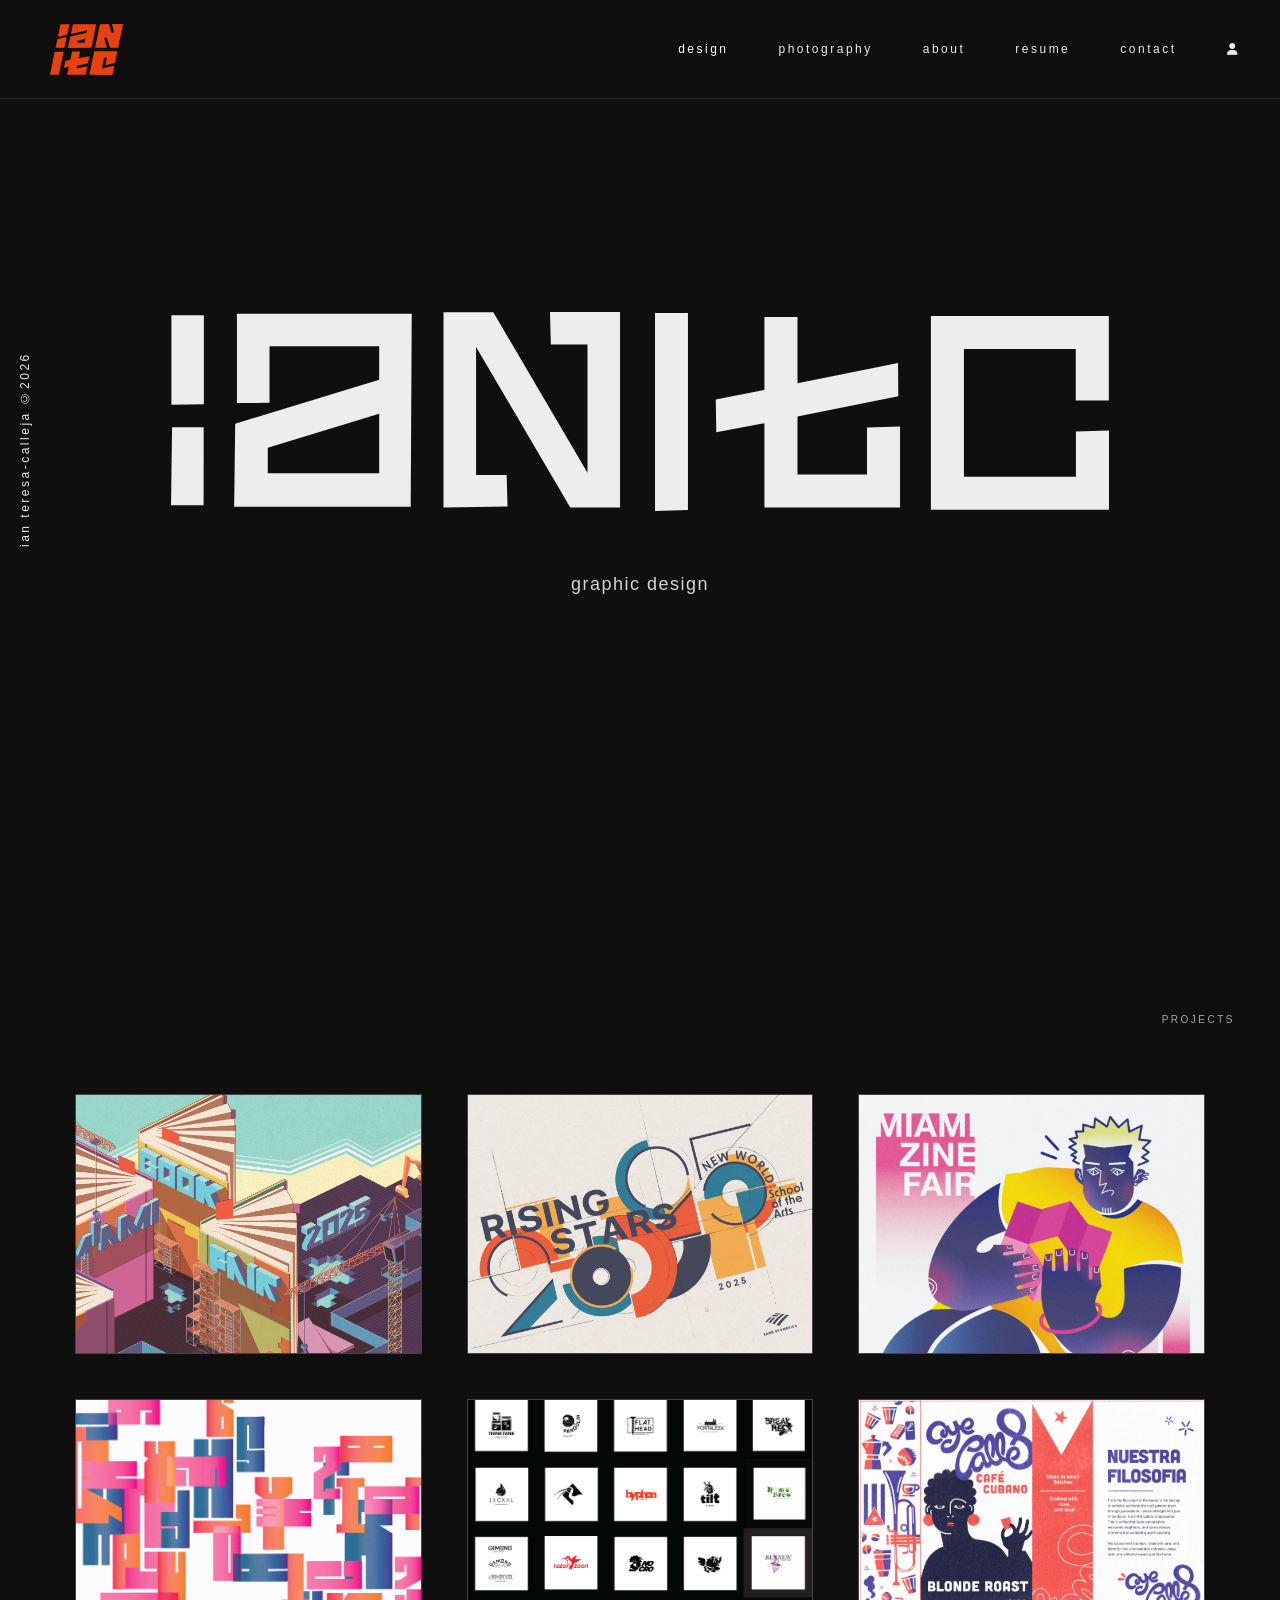
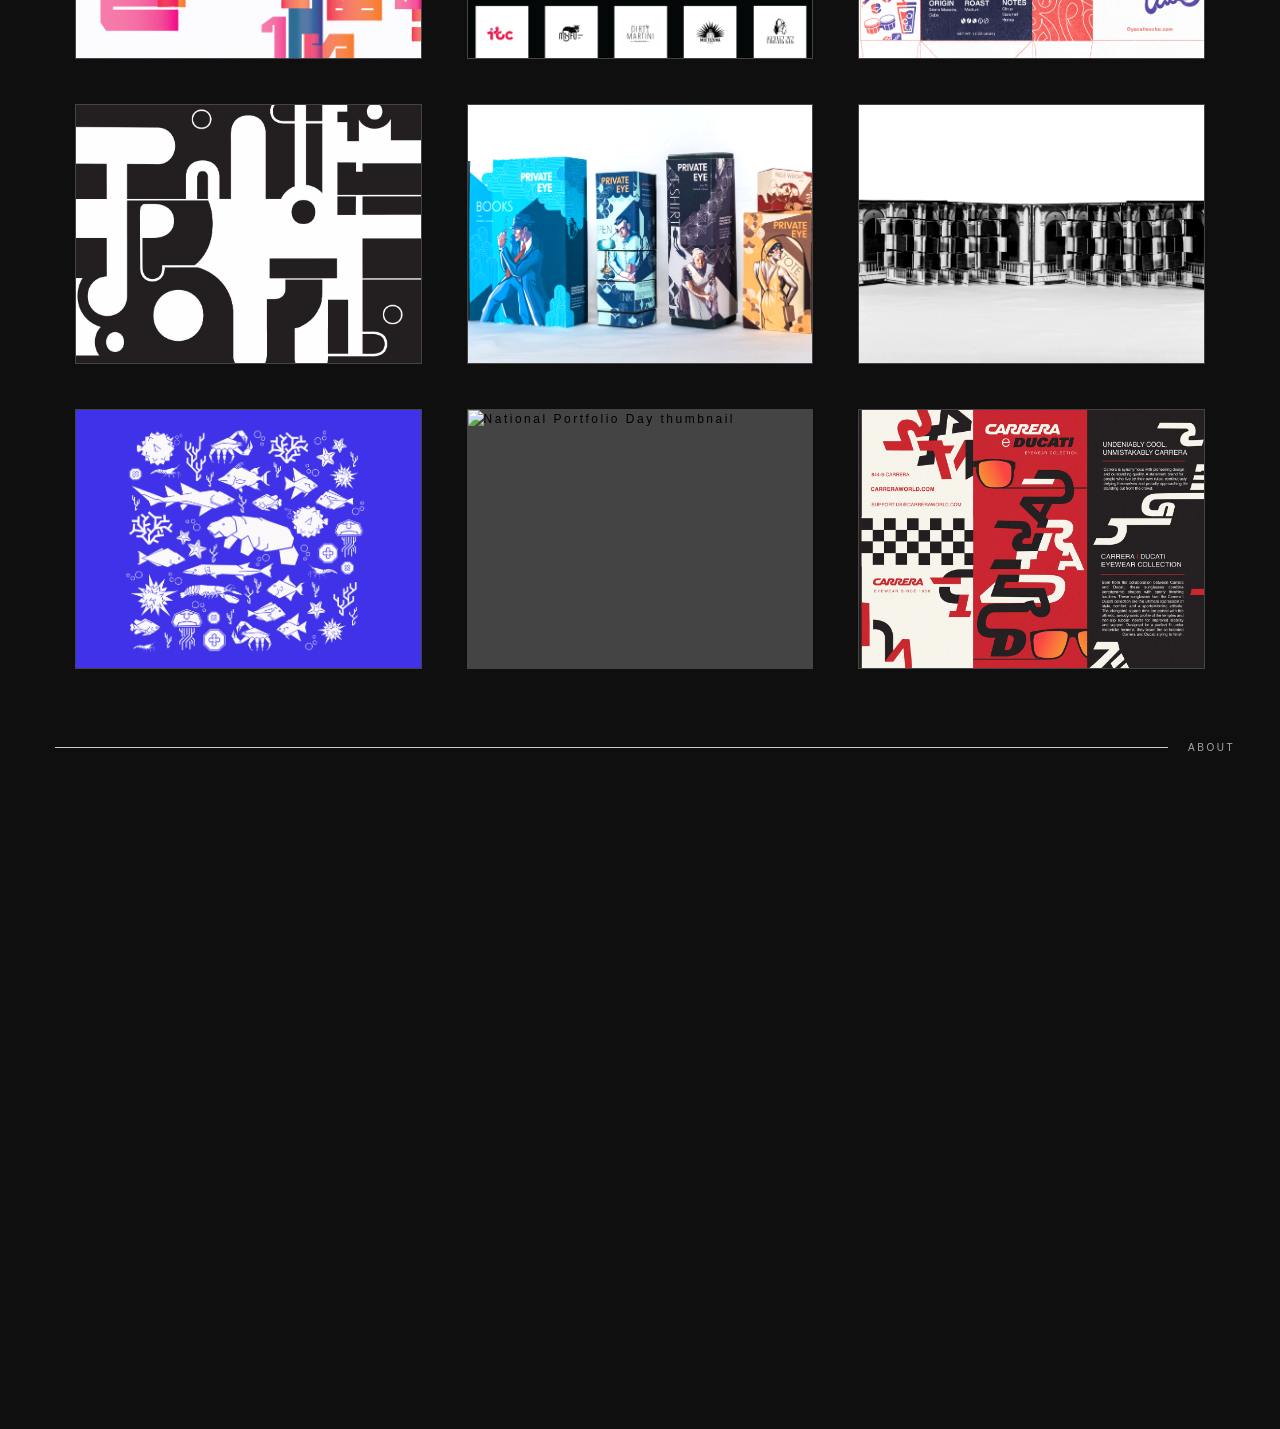
==== index.html @ c37da6d8 "Change 'design studio' to 'Graphic Design' on home page" ====
<!DOCTYPE html>
<html lang="en">
<head>
    <meta charset="UTF-8">
    <meta name="viewport" content="width=device-width, initial-scale=1.0">
    <title>Portfolio</title>

    <!-- Fonts -->
    <link rel="preconnect" href="https://use.typekit.net">
    <link rel="stylesheet" href="https://use.typekit.net/sgy2yyq.css">

    <!-- Icon library -->
    <link rel="stylesheet" href="https://cdnjs.cloudflare.com/ajax/libs/font-awesome/6.4.0/css/all.min.css" integrity="sha512-p+1n8aAzFZjZ3qg9tNV8B+zh6nwKg4bxprC/sir4LQWD6ttvTkK0vkpD7z8pugsfpd8u2lybY+7HcV44lLAcHg==" crossorigin="anonymous" referrerpolicy="no-referrer" />

    <!-- Styles -->
    <link rel="stylesheet" href="CSS/style.css">
    <link rel="icon" href="images/favicon.png" type="image/png">
<link rel="shortcut icon" href="images/favicon.png" type="image/png">
</head>
<body>
    <!-- Hero fade-in overlay -->
    <div class="hero-fade-overlay" id="heroFadeOverlay"></div>

    <nav class="navbar">
        <div class="container">
            <div class="logo">
                <a href="index.html">
                    <img src="images/logo.svg" alt="logo" class="nav-logo-default">
                    <img src="images/logo-long.svg" alt="logo" class="nav-logo-long">
                </a>
            </div>

            <div class="main-menu">
                <ul>
                    <li><a href="index.html">design</a></li>
                    <li><a href="photo.html">photography</a></li>
                    <li><a href="#about-section">about</a></li>
                    <li><a href="resume.html">resume</a></li>
                    <li><a href="#" id="contact-trigger">contact</a></li>
                    <li>
                        <a class="btn btn-light" href="#">
                            <i class="fas fa-user"></i>
                        </a>
                    </li>
                </ul>
            </div>
        </div>
    </nav>

    <div class="sidebar">
        <ul>
            <li>ian teresa-calleja ©2026</li>
        </ul>
    </div>

    <div class="container">
        <div class="hero-lockup">
            <div class="thinlogo">
                <img src="images/thinlogo.svg" alt="thinlogo" class="thinlogo-default">
                <img src="images/thinlogo-stacked.svg" alt="thinlogo stacked" class="thinlogo-stacked">
            </div>
            <div class="thinlogo-label" aria-hidden="true">Graphic Design</div>
        </div>
    </div>

    <div class="container">
        <div class="projects-divider-wrap" id="projectsDivider">
          <div class="projects-divider-line"></div>
          <span class="projects-divider-label">Projects</span>
        </div>

        <div class="project-row">
            <div class="project-card">
                <div class="project1img1" aria-label="Miami Book Fair thumbnail">
                    <a class="project-card-link" href="project1.html">
                        <img data-src="images/Miami Book Fair/mbfthumb.png" alt="Miami Book Fair thumbnail" class="lazy-img" loading="eager">
                    <span class="project-hover-title">Miami Book Fair</span>
                    </a>
                </div>
                <div class="project1-info">
                    <h2>Miami Book Fair</h2>
                    <time datetime="2025-11">November 2025</time>
                    <p>official miami book fair poster design artwork and merchandising</p>
                </div>
            </div>

            <div class="project-card">
                <div class="project1img1" aria-label="Rising Stars event collateral thumbnail">
                    <a class="project-card-link" href="project2.html">
                        <img data-src="images/RS IMAGES/rsstd.jpg" alt="Project 2" class="lazy-img" loading="eager">
                    <span class="project-hover-title">Rising Stars - event collateral</span>
                    </a>
                </div>
                <div class="project1-info">
                    <h2>Rising Stars - event collateral</h2>
                    <time datetime="2025-03">March 2025</time>
                    <p>Bauhaus-inspired event branding for Rising Stars, spanning posters, flyers, ads, postcards, e-blasts, and a printed program.</p>
                </div>
            </div>

            <div class="project-card">
                <div class="project1img1" aria-label="Miami Zine Fair poster thumbnail">
                    <a class="project-card-link" href="project3.html">
                        <img data-src="images/miami-zine-fair/miami-zine-fair-02.png" alt="Miami Zine Fair poster thumbnail" class="project3-thumb-image lazy-img" loading="eager">
                    <span class="project-hover-title">miami zine fair</span>
                    </a>
                </div>
                <div class="project1-info">
                    <h2>miami zine fair</h2>
                    <time datetime="2026-03">March 2026</time>
                    <p>Poster and promotional materials for Miami Zine Fair, evolving from mosaic abstraction into a more figurative, Miami-driven visual language.</p>
                </div>
            </div>

            <div class="project-card">
                <div class="project1img1" aria-label="Solidarity Sans thumbnail">
                    <a class="project-card-link" href="project10.html">
                        <img data-src="images/solidarity sans/DOGTAG THUMBNAIL ART.png" alt="Solidarity Sans thumbnail" class="project10-thumb-image lazy-img" loading="eager">
                    <span class="project-hover-title">Solidarity Sans</span>
                    </a>
                </div>
                <div class="project1-info">
                    <h2>Solidarity Sans</h2>
                    <time datetime="2026-03">March 2026</time>
                    <p>A display typeface inspired by Cuban and Constructivist typography, balancing rigid geometry with a subtle tropical off-kilterness.</p>
                </div>
            </div>

            <div class="project-card">
                <div class="project1img1" aria-label="Marks and Logos thumbnail">
                    <a class="project-card-link" href="project6.html">
                        <img data-src="images/Logos:collateral/logo thumbnails/logo thumbnails whole.png" alt="Logo thumbnails whole image" class="project6-thumb-image lazy-img" loading="eager">
                    <span class="project-hover-title">Marks and Logos</span>
                    </a>
                </div>
                <div class="project1-info">
                    <h2>Marks and Logos</h2>
                    <time datetime="2026-03">March 2026</time>
                    <p>A selection of logos and marks developed across branding systems, identity explorations, and independent graphic studies.</p>
                </div>
            </div>

            <div class="project-card">
                <div class="project1img1" aria-label="Oye Calle Ocho thumbnail">
                    <a class="project-card-link" href="project5.html">
                        <img data-src="images/OC8/OC8-02.webp" alt="Oye Calle Ocho thumbnail" class="project5-thumb-image lazy-img" loading="eager">
                    <span class="project-hover-title">Products & Branding</span>
                    </a>
                </div>
                <div class="project1-info">
                    <h2>Products & Branding</h2>
                    <time datetime="2026-03">March 2026</time>
                </div>
            </div>

            <div class="project-card">
                <div class="project1img1" aria-label="Typographic exploration thumbnail">
                    <a class="project-card-link" href="project4.html">
                        <img data-src="images/Type exploration/ah/hoffman-1.jpg" alt="Project 4 thumbnail" class="project4-thumb-image lazy-img" loading="eager">
                    <span class="project-hover-title">typographic exploration</span>
                    </a>
                </div>
                <div class="project1-info">
                    <h2>typographic exploration</h2>
                    <time datetime="2026-03">March 2026</time>
                    <p>A series of typographic explorations engaging the International Style, investigating type as both shape and form through structure, rhythm, and composition.</p>
                </div>
            </div>

            <div class="project-card">
                <div class="project1img1" aria-label="Private Eye packaging thumbnail">
                    <a class="project-card-link" href="project8.html">
                        <img data-src="images/PE images/PE ALL BOX.JPG" alt="PE all box thumbnail" class="project8-thumb-image lazy-img" loading="eager">
                    <span class="project-hover-title">Packaging</span>
                    </a>
                </div>
                <div class="project1-info">
                    <h2>Packaging</h2>
                    <time datetime="2026-03">March 2026</time>
                    <p>Packaging and identity for Private Eye, a mystery novella subscription box shaped by film noir, Art Deco, and detective fiction.</p>
                </div>
            </div>

            <div class="project-card">
                <div class="project1img1" aria-label="Bookmaking thumbnail">
                    <a class="project-card-link" href="project9.html">
                        <img data-src="images/bookmaking/flag book 1.jpg" alt="Flag book 1 thumbnail" class="project9-thumb-image lazy-img" loading="eager">
                    <span class="project-hover-title">Bookmaking</span>
                    </a>
                </div>
                <div class="project1-info">
                    <h2>Bookmaking</h2>
                    <time datetime="2026-03">March 2026</time>
                    <p>Experimental photographic and typographic exploration, in book form.</p>
                </div>
            </div>

            <div class="project-card">
                <div class="project1img1" aria-label="Miami-Dade Days - Merch and pattern thumbnail">
                    <a class="project-card-link" href="project7.html">
                        <img data-src="images/tie/Miami dade days tie/tie thumb.png" alt="Miami Dade Days tie thumbnail" class="project7-thumb-image lazy-img" loading="eager">
                    <span class="project-hover-title">Miami-Dade Days - Merch and pattern</span>
                    </a>
                </div>
                <div class="project1-info">
                    <h2>Miami-Dade Days - Merch and pattern</h2>
                    <time datetime="2026-03">March 2026</time>
                    <p>Tie and scarf pattern design for Miami-Dade Days, drawing from coral reef ecosystems and the angular forms of Miami architecture.</p>
                </div>
            </div>

            <div class="project-card">
                <div class="project1img1" aria-label="Poster Exploration thumbnail">
                    <a class="project-card-link" href="project11.html">
                        <img data-src="images/national portfolio day /NPD.png" alt="National Portfolio Day thumbnail" class="project11-thumb-image lazy-img" loading="eager">
                    <span class="project-hover-title">Poster Exploration</span>
                    </a>
                </div>
                <div class="project1-info">
                    <h2>Poster Exploration</h2>
                    <time datetime="2026-03">March 2026</time>
                    <p>These projects investigate poster design alongside experimental typography and illustration, forming the foundation for my current design practice and style.</p>
                </div>
            </div>

            <div class="project-card">
                <div class="project1img1" aria-label="Brochures thumbnail">
                    <a class="project-card-link" href="project12.html">
                        <img data-src="images/Brochures/IMG_2154.jpg" alt="Brochures thumbnail" class="project12-thumb-image lazy-img">
                    <span class="project-hover-title">Brochures</span>
                    </a>
                </div>
                <div class="project1-info">
                    <h2>Brochures</h2>
                    <time datetime="2026-03">March 2026</time>
                    <p>This is a brochure inspired by Carrera, the eyeglass brand. The design is inspired by racetracks and speed, deconstructing the Carrera logo and reconstructing it into abstract interwoven patterns.</p>
                </div>
            </div>
        </div>
    </div>

    <div class="container">
        <div class="projects-divider-wrap about-divider-wrap" id="aboutDivider">
          <div class="projects-divider-line"></div>
          <span class="projects-divider-label">About</span>
        </div>
    </div>

    <section id="about-section" class="about-section">
        <div class="container">
            <div class="about-content">
                <div class="about-image-wrap" aria-label="Space reserved for profile image">
                    <img src="images/headshot-ian.jpg" alt="Headshot of Ian Teresa-Calleja" class="about-image">
                </div>

                <div class="about-text">
                    <h2>About</h2>
                    <p>
                        Ian Teresa-Calleja is a Cuban-American experimental Type-Based designer,
                        who strives to push the boundary for typography as communication.
                    </p>
                    <p>
                        Teresa-Calleja explores photography, collage, and illustration, fusing
                        analog and digital mediums to produce designs that live in the margins and
                        push people to think differently.
                    </p>
                    <div class="about-links" aria-label="Social links">
                        <a href="https://www.instagram.com/ian_teresa_calleja/" target="_blank" rel="noopener noreferrer">Instagram</a>
                        <a href="https://www.linkedin.com/in/ian-teresa-calleja-79a468358" target="_blank" rel="noopener noreferrer">LinkedIn</a>
                    </div>

                    <div class="about-email" aria-label="Contact information">
                        <span>Email</span>
                        <a href="mailto:Ianteresacalleja@gmail.com">Ianteresacalleja@gmail.com</a>
                        <span>Phone</span>
                        <a href="tel:17863089681">(786)-308-9681</a>
                    </div>
                </div>

                <div class="business-card-wrap">
                    <p class="business-card-label">Business Card (click to flip)</p>
                    <button type="button" class="business-card" aria-label="Flip business card">
                        <span class="business-card-inner">
                            <span class="business-card-face business-card-front">
                                <img src="images/business card/ian-businesscard-front.png" alt="Ian business card front" class="business-card-image">
                            </span>
                            <span class="business-card-face business-card-back">
                                <img src="images/business card/ian-businesscard-back.png" alt="Ian business card back" class="business-card-image">
                            </span>
                        </span>
                    </button>
                    <button
                        type="button"
                        id="business-card-download"
                        class="business-card-download"
                        data-front="images/business card/ian-businesscard-front.png"
                        data-back="images/business card/ian-businesscard-back.png"
                    >
                        &#8595; Download Card
                    </button>
                </div>
            </div>
        </div>
    </section>

    <button type="button" id="backToTopBtn" class="back-to-top" aria-label="Back to top">
        ↑ Back to top
    </button>

    <!-- Contact Modal -->
    <div id="contact-modal" class="contact-modal">
        <div class="contact-modal-content">
            <h2>Get In Touch<span class="contact-modal-close">&times;</span></h2>
            <form id="contact-form" action="https://formspree.io/f/mgonovqe" method="POST">
                <div class="form-group">
                    <label for="name">Name</label>
                    <input type="text" id="name" name="name" required>
                </div>
                <div class="form-group">
                    <label for="email">Email</label>
                    <input type="email" id="email" name="email" required>
                </div>
                <div class="form-group">
                    <label for="message">Message</label>
                    <textarea id="message" name="message" rows="5" required></textarea>
                </div>
                <button type="submit" class="submit-btn">Send</button>
            </form>
        </div>
    </div>

    <script src="https://cdnjs.cloudflare.com/ajax/libs/jspdf/2.5.1/jspdf.umd.min.js"></script>
    <script src="js/main.js"></script>
</body>
</html>
---- CSS/style.css ----
/* Longform text: about, project descriptions, resume blocks */

.project-page-description p,
.about-text p,
.resume-block p {
    letter-spacing: 0.1px;
    font-size: 10px;
    line-height: 1.8;
    max-width: 640px;
    margin-bottom: 14px;
    text-wrap: pretty;
    -webkit-hyphens: none;
    hyphens: none;
}
*{
    box-sizing:border-box;
    margin:0;
    padding:0;
}

body{
    font-family: "cofo-sans-mono-variable", sans-serif;
    font-size: 12px;
    font-weight: 400;
    line-height: 1.5;
    letter-spacing: 2.5px;
    background: #0f0f0f;
    transition: opacity 0.32s ease;
    overflow-x: hidden;
    padding-top: 80px;
}

body.page-ready {
    animation: page-enter 0.32s ease both;
}

body.is-page-leaving {
    opacity: 0;
}

@keyframes page-enter {
    from {
        opacity: 0;
    }
    to {
        opacity: 1;
    }
}

html {
    scroll-behavior: smooth;
    overflow-x: hidden;
}

a{
    text-decoration: none;
    color: #ecebea;
}

ul{
    list-style: none;
}

img {
    max-width: 100%;
    height: auto;
}
/*navbar*/
.navbar{
    position: fixed;
    top: 0;
    left: 0;
    width: 100%;
    z-index: 1200;
    background: rgba(15, 15, 15, 0.97);
    backdrop-filter: blur(6px);
    -webkit-backdrop-filter: blur(6px);
    border-bottom: 1px solid rgba(214, 213, 212, 0.12);
    padding: 10px 30px;
    animation: navbar-enter 0.62s cubic-bezier(0.16, 1, 0.3, 1) both;
}
.navbar .container{
    display: flex;
    justify-content: space-between;
    align-items: center;
    padding: 0 0 0 20px;
    gap: 20px;
}

.navbar .main-menu {
    min-width: 0;
}

@keyframes navbar-enter {
    from {
        opacity: 0;
        transform: translateY(-10px);
    }
    to {
        opacity: 1;
        transform: translateY(0);
    }
}

.nav-toggle {
    display: none;
    width: 42px;
    height: 42px;
    padding: 0;
    border: none;
    background: transparent;
    align-items: center;
    justify-content: center;
    flex-direction: column;
    gap: 5px;
    cursor: pointer;
}

.nav-toggle-line {
    display: block;
    width: 18px;
    height: 1px;
    background: #ecebea;
    transition: transform 0.28s ease, opacity 0.28s ease;
}

.nav-toggle.is-open .nav-toggle-line:nth-child(1) {
    transform: translateY(6px) rotate(45deg);
}

.nav-toggle.is-open .nav-toggle-line:nth-child(2) {
    opacity: 0;
}

.nav-toggle.is-open .nav-toggle-line:nth-child(3) {
    transform: translateY(-6px) rotate(-45deg);
}

.navbar .main-menu ul {
    display: flex;
    gap: 30px;
}

.navbar ul li a {
    padding: 30px 10px;
    display: block;
    font-weight: 400;
    transition: color 0.35s ease, transform 0.35s ease, opacity 0.35s ease;
}

.navbar ul li a:hover {
    color: #ffffff;
    border-radius: 5px;
    transform: translateY(-1px);
}

.navbar ul li a.is-current {
    color: #ffffff;
    opacity: 1;
}

.logo{
    width: auto;
}

.logo-brand {
    display: inline-flex;
    align-items: center;
    gap: 8px;
    background: transparent;
}

.logo-mark {
    width: 20px;
    height: 20px;
    object-fit: contain;
    display: block;
    background: transparent;
}

.logo-word {
    width: 54px;
    height: auto;
    object-fit: contain;
    display: block;
    background: transparent;
}
  

/* utility classes */
.container{
    max-width: 1920px;
    margin: 0 auto;
    padding: 0 15px;
}
.container-small{
    max-width: 800px;
    margin: 0 auto;
    padding: 0 15px;
}
/* sidebar */

.sidebar {
    position: fixed;
    top: 0;
    left: 0;
    width: 50px;
    height: 100%;
    padding: 10px;
    display: flex;
    flex-direction: column;
    justify-content: center;
    align-items: center;
    writing-mode: vertical-rl; /* vertical text along left side */
    transform: rotate(180deg); /* flip base away from the edge */
    transform-origin: center;
    z-index: 1;
}

.sidebar li {
    list-style: none;
    margin: 0;
    padding: 0;
    color: #ecebea;
    font-size: 12px;
    letter-spacing: 2.5px;
    text-transform: lowercase;
}
/* home page hero section */

.hero-lockup {
    min-height: calc(100vh - 70px);
    display: flex;
    flex-direction: column;
    align-items: center;
    justify-content: center;
    gap: 60px;
    padding: 40px 0 120px 0;
}

.thinlogo {
    margin: 0 auto;
    width: min(75%, 980px);
    padding: 0;
    display: flex;
    flex-direction: column;
    align-items: center;
    justify-content: center;
    min-height: 0;
}

.thinlogo img {
    width: 100%;
    height: auto;
}

.thinlogo img.thinlogo-default {
    display: block;
}

.thinlogo img.thinlogo-stacked {
    display: none;
}

.nav-logo-default {
    display: block;
    height: 51px;
    width: auto;
    transition: transform 0.35s cubic-bezier(0.22, 1, 0.36, 1), opacity 0.35s ease;
}

.nav-logo-long {
    display: none;
    height: 51px;
    width: auto;
    margin: 0 auto;
    transition: transform 0.35s cubic-bezier(0.22, 1, 0.36, 1), opacity 0.35s ease;
}

.logo a:hover .nav-logo-default,
.logo a:hover .nav-logo-long {
    transform: scale(1.06) translateY(-1px);
}

.thinlogo-label {
    position: static;
    padding-left: 0;
    top: auto;
    text-align: center;
    color: #d6d5d5;
    font-size: 18px;
    letter-spacing: 1.5px;
    text-transform: lowercase;
}

.projects-divider-wrap {
    display: grid;
    grid-template-columns: 1fr auto;
    align-items: center;
    column-gap: 20px;
    margin: 100px 30px 66px 40px;
    color: #ecebea;
    min-height: 18px;
}

.about-divider-wrap {
    margin-top: -2px;
    margin-bottom: 20px;
}

.projects-divider-line {
    width: 100%;
    height: 1px;
    background: #ecebea;
    opacity: 0.85;
    transform: scaleX(0);
    transform-origin: left center;
    transition: transform 1.15s cubic-bezier(0.22, 1, 0.36, 1);
    will-change: transform;
    backface-visibility: hidden;
    -webkit-backface-visibility: hidden;
}

.projects-divider-label {
    justify-self: end;
    font-size: 10px;
    letter-spacing: 2.5px;
    text-transform: uppercase;
    color: #a8a6a4;
    opacity: 1;
    transform: none;
}

.projects-divider-animate .projects-divider-line {
    transform: scaleX(1);
}

/* portfolio home page images */
.project-row {
    position: relative;
    display: grid;
    grid-template-columns: repeat(3, 1fr);
    gap: clamp(44px, 3.5vw, 60px);
    margin: 0 auto 72px auto;
    padding: 0 60px;
    max-width: 1530px;
    content-visibility: auto;
    contain-intrinsic-size: 1200px;
}

.project-card {
    display: flex;
    flex-direction: column;
    gap: 20px;
    background: transparent;
}

.reveal-on-scroll {
    opacity: 0;
    transform: translateY(20px);
    transition: opacity 0.7s cubic-bezier(0.22, 1, 0.36, 1), transform 0.7s cubic-bezier(0.22, 1, 0.36, 1);
    transition-delay: var(--reveal-delay, 0ms);
}

.reveal-on-scroll.is-revealed {
    opacity: 1;
    transform: translateY(0);
}

.project1img1 {
    position: relative;
    width: 100%;
    height: auto;
    aspect-ratio: 4 / 3;
    background-color: #444444;
    overflow: hidden;
    border: 1px solid transparent;
    transition: border-color 0.25s ease;
}

.project1img1:hover,
.project1img1:focus-within {
    border-color: #ecebea;
}

.project1img1 img {
    width: 100%;
    height: 100%;
    object-fit: cover;
    display: block;
}

.project4-thumb-image {
    object-position: center calc(55% + 35px);
}

.project3-thumb-image {
    object-position: center top;
}

.project8-thumb-image {
    object-position: calc(48.125% - 3px) center;
    filter: brightness(1.12) contrast(1.08);
}

.project8-page .project-main-image,
.project8-page .project-thumb img {
    filter: brightness(1.12) contrast(1.08);
}

.project9-page .project-main-image,
.project9-page .project-thumb img {
    filter: brightness(1.12) contrast(1.08);
}

.project9-thumb-image {
    filter: brightness(1.12) contrast(1.08);
}

.project5-thumb-image {
    transform: scale(1.30) translateX(0.6%) translateY(-7%);
    transform-origin: center;
}

.project11-thumb-image {
    object-position: center top;
}

.project12-thumb-image {
    object-position: right center;
}

.project6-thumb-image {
    object-position: 50.375% center;
    transform: scale(1.002);
    transform-origin: center;
}

.project7-thumb-image {
    object-position: center;
}

.project10-thumb-image {
    object-fit: cover;
    object-position: center;
}

.project1img1::before {
    content: '';
    position: absolute;
    inset: 0;
    opacity: 0;
    background: rgba(0, 0, 0, 0.28);
    -webkit-backdrop-filter: grayscale(100%) brightness(0.75);
    backdrop-filter: grayscale(100%) brightness(0.75);
    transition: opacity 0.25s ease;
    z-index: 1;
}

.project-hover-title {
    position: absolute;
    top: 50%;
    left: 50%;
    transform: translate(-50%, -50%);
    color: #ffffff;
    font-size: 20px;
    font-weight: bold;
    letter-spacing: 2.5px;
    text-transform: uppercase;
    opacity: 0;
    transition: opacity 0.25s ease;
    z-index: 2;
    background: transparent;
    white-space: nowrap;
    width: max-content;
    max-width: calc(100% - 16px);
}

.project1img1:hover::before,
.project1img1:focus-within::before {
    opacity: 1;
}

.project1img1:hover .project-hover-title,
.project1img1:focus-within .project-hover-title {
    opacity: 1;
}

.project-card-link {
    display: block;
    width: 100%;
    height: 100%;
    text-decoration: none;
    color: inherit;
    background: transparent;
}


.project1-info {
    position: relative;
    width: 100%;
    color: #ecebea;
    background: transparent;
    display: none;
    flex-wrap: wrap;
    align-items: baseline;
}

.project1-info h2 {
    display: inline-block;
    margin: 0;
    font-size: 10px;
    font-weight: 400;
    letter-spacing: 2.5px;
}

.project1-info time {
    display: inline-block;
    margin-left: auto;
    margin-bottom: 0;
    font-size: 10px;
    letter-spacing: 2px;
    opacity: 0.8;
}

.project1-info p {
    margin: 12px 0 0 0;
    width: 100%;
    font-size: 10px;
    line-height: 1.6;
    letter-spacing: 0.1px;
}

/* About section on homepage */
.about-section {
    margin: 62px 30px 120px 40px;
    color: #ecebea;
    content-visibility: auto;
    contain-intrinsic-size: 720px;
}

#about-section {
    scroll-margin-top: 110px;
}

.about-content {
    display: grid;
    grid-template-columns: 320px minmax(320px, 1fr) 340px;
    gap: clamp(28px, 3vw, 44px);
    align-items: start;
    padding: clamp(24px, 2.4vw, 32px);
    border: 1px solid #3a3a3a;
    background: rgba(255, 255, 255, 0.01);
}

.about-image-wrap {
    width: 320px;
    align-self: end;
}

.about-image {
    width: 100%;
    aspect-ratio: 3 / 4;
    border: 25px solid #ecebea;
    display: block;
    object-fit: cover;
    margin: 0;
    transition: transform 0.45s ease;
}


.about-text {
    min-width: 0;
    align-self: start;
}

.about-text h2 {
    font-size: 16px;
    font-weight: 400;
    letter-spacing: 2.5px;
    text-transform: uppercase;
    margin-bottom: 18px;
}

.about-text p {
    font-size: 10px;
    line-height: 1.8;
    letter-spacing: 0.1px;
    margin-bottom: 14px;
    max-width: 640px;
}

.about-text p:last-child {
    margin-bottom: 0;
}

.about-links {
    margin-top: 22px;
    display: flex;
    gap: 18px;
    align-items: center;
    flex-wrap: wrap;
}

.about-links a {
    color: #ecebea;
    border: 1px solid #4a4a4a;
    padding: 8px 12px;
    font-size: 10px;
    letter-spacing: 2px;
    text-transform: uppercase;
    transition: all 0.2s ease;
}

.about-links a:hover {
    color: #222222;
    background: #ecebea;
    border-color: #ecebea;
}

.about-email {
    margin-top: 18px;
    display: flex;
    flex-direction: column;
    gap: 6px;
    color: #ecebea;
}

.about-email span {
    font-size: 9px;
    letter-spacing: 2px;
    text-transform: uppercase;
    color: #a8a6a4;
}

.about-email a {
    color: #ecebea;
    font-size: 10px;
    letter-spacing: 0.6px;
    word-break: break-word;
}

.business-card-wrap {
    margin-top: 0;
    width: 340px;
    max-width: 340px;
    justify-self: center;
    align-self: center;
}

.business-card-label {
    margin-bottom: 10px;
    font-size: 9px;
    letter-spacing: 2px;
    text-transform: uppercase;
    color: #a8a6a4;
}

.business-card {
    display: block;
    width: 100%;
    aspect-ratio: 1.75 / 1;
    border: 0;
    padding: 0;
    background: transparent;
    cursor: pointer;
    perspective: 1200px;
    transition: transform 0.32s ease;
}

.business-card:hover {
    transform: translateY(-2px);
}

.business-card-inner {
    position: relative;
    width: 100%;
    height: 100%;
    display: block;
    transform-style: preserve-3d;
    transition: transform 0.8s cubic-bezier(0.2, 0.8, 0.2, 1);
}

.business-card.is-flipped .business-card-inner {
    transform: rotateY(180deg);
}

.business-card-face {
    position: absolute;
    inset: 0;
    padding: 0;
    border: 1px solid #6a6a6a;
    backface-visibility: hidden;
    box-shadow: 0 10px 30px rgba(0, 0, 0, 0.25);
    transition: box-shadow 0.35s ease;
}

.business-card:hover .business-card-face {
    box-shadow: 0 16px 38px rgba(0, 0, 0, 0.34);
}

.business-card-front {
    background: #191919;
}

.business-card-back {
    background: #ecebea;
    transform: rotateY(180deg);
}

.business-card-image {
    width: 100%;
    height: 100%;
    object-fit: cover;
    display: block;
}

.business-card:focus-visible {
    outline: 2px solid #ecebea;
    outline-offset: 4px;
}

.business-card-download {
    display: block;
    margin-top: 12px;
    border: 1px solid #4a4a4a;
    background: transparent;
    color: #ecebea;
    padding: 9px 12px;
    font-size: 10px;
    letter-spacing: 2px;
    text-transform: uppercase;
    cursor: pointer;
    transition: all 0.2s ease;
    font-family: "cofo-sans-mono-variable", sans-serif;
}

.business-card-download:hover {
    background: #ecebea;
    color: #222222;
    border-color: #ecebea;
}

@media (max-width: 1180px) {
    .about-content {
        grid-template-columns: 320px minmax(0, 1fr);
        gap: 30px;
    }

    .business-card-wrap {
        grid-column: 1 / -1;
        justify-self: start;
        align-self: start;
        margin-top: 6px;
    }
}

@media (max-width: 900px) {
    .sidebar {
        display: none;
    }

    .navbar {
        padding: 10px 16px;
    }

    .navbar .container {
        display: flex;
        flex-direction: row;
        align-items: center;
        justify-content: space-between;
        padding: 0;
        gap: 0;
        position: relative;
        flex-wrap: wrap;
    }

    .navbar .container::before {
        content: '';
        width: 42px;
        flex-shrink: 0;
        order: 0;
    }

    .logo {
        flex: 1;
        display: flex;
        justify-content: center;
        order: 1;
        padding: 15px 0;
    }

    .nav-toggle {
        display: inline-flex;
        flex: 0 0 42px;
        order: 2;
    }

    .navbar .main-menu {
        width: 100%;
        max-height: 0;
        overflow: hidden;
        opacity: 0;
        transition: max-height 0.34s ease, opacity 0.28s ease;
        order: 3;
    }

    .navbar .main-menu.is-open {
        max-height: 420px;
        opacity: 1;
        margin-top: 10px;
    }

    .navbar .main-menu ul {
        width: 100%;
        display: grid;
        grid-template-columns: repeat(3, minmax(0, 1fr));
        gap: 8px;
    }

    .navbar .main-menu ul li {
        opacity: 0;
        transform: translateY(8px);
        transition: opacity 0.28s ease, transform 0.28s ease;
    }

    .navbar .main-menu.is-open ul li {
        opacity: 1;
        transform: translateY(0);
    }

    .navbar .main-menu.is-open ul li:nth-child(1) { transition-delay: 0ms; }
    .navbar .main-menu.is-open ul li:nth-child(2) { transition-delay: 45ms; }
    .navbar .main-menu.is-open ul li:nth-child(3) { transition-delay: 90ms; }
    .navbar .main-menu.is-open ul li:nth-child(4) { transition-delay: 135ms; }
    .navbar .main-menu.is-open ul li:nth-child(5) { transition-delay: 180ms; }
    .navbar .main-menu.is-open ul li:nth-child(6) { transition-delay: 225ms; }

    .navbar ul li a {
        padding: 10px 8px;
        font-size: 10px;
        letter-spacing: 1.6px;
        text-align: center;
        border: 1px solid #4a4a4a;
    }

    .navbar .main-menu a.btn {
        display: none;
    }

    .hero-lockup {
        min-height: calc(100vh - 90px);
        gap: 60px;
        padding: 40px 0 120px 0;
    }

    .thinlogo {
        width: 75%;
        padding: 0;
        min-height: auto;
    }

    .thinlogo-default {
        display: none !important;
    }

    .thinlogo-stacked {
        display: block !important;
    }

    .nav-logo-default {
        display: none !important;
    }

    .nav-logo-long {
        display: block !important;
        height: 41px !important;
    }

    .thinlogo-label {
        padding-left: 0;
        top: auto;
        font-size: 16px;
    }

    .projects-divider-wrap {
        margin: 84px 24px 52px 24px;
        gap: 20px;
    }

    .project-row {
        grid-template-columns: repeat(2, 1fr);
        margin: 0 auto 52px auto;
        padding: 0 24px;
        gap: 28px;
    }

    .project1img1 {
        aspect-ratio: 4 / 3;
    }

    .project-hover-title {
        white-space: normal;
        width: calc(100% - 10px);
        text-align: center;
        word-break: break-word;
        line-height: 1.35;
    }

    .about-section {
        margin: 52px 20px 120px 20px;
    }

    .about-content {
        grid-template-columns: 1fr;
        gap: 36px;
        padding: 24px;
    }

    .about-image-wrap {
        width: min(100%, 320px);
        max-width: 320px;
        align-self: start;
        justify-self: start;
        margin-left: 0;
    }

    .business-card-wrap {
        width: min(100%, 340px);
        max-width: 340px;
        justify-self: start;
        align-self: start;
    }

    .business-card {
        width: 100%;
    }
}

@media (max-width: 600px) {
    .navbar {
        padding: 10px 12px;
    }

    .navbar .main-menu ul {
        grid-template-columns: repeat(2, minmax(0, 1fr));
        gap: 6px;
    }

    .navbar ul li a {
        padding: 9px 6px;
        font-size: 10px;
        letter-spacing: 1.4px;
    }

    .projects-divider-wrap {
        margin: 56px 16px 32px 16px;
        gap: 14px;
    }

    .projects-divider-label {
        font-size: 9px;
        letter-spacing: 2px;
    }

    .project-row {
        grid-template-columns: repeat(2, minmax(0, 1fr));
        margin: 0 auto 36px auto;
        padding: 0 16px;
        gap: 18px;
    }

    .hero-lockup {
        min-height: calc(100vh - 82px);
        gap: 48px;
        padding: 32px 0 96px 0;
    }

    .thinlogo {
        width: 80%;
        padding: 0;
        min-height: auto;
    }

    .thinlogo-label {
        padding-left: 0;
        top: auto;
        font-size: 14px;
    }

    .project-hover-title {
        white-space: normal;
        width: calc(100% - 14px);
        text-align: center;
        word-break: break-word;
        line-height: 1.35;
    }

    .about-section {
        margin: 32px 14px 148px 14px;
    }

    .about-content {
        gap: 32px;
        padding: 18px;
    }

    .about-image {
        margin: 0;
    }

    .back-to-top {
        right: 16px;
        bottom: 16px;
        padding: 9px 12px;
        font-size: 9px;
    }
}

.back-to-top {
    position: fixed;
    right: 24px;
    bottom: 24px;
    z-index: 30;
    border: 1px solid #4a4a4a;
    background: rgba(15, 15, 15, 0.94);
    color: #ecebea;
    padding: 10px 14px;
    font-size: 10px;
    letter-spacing: 1.8px;
    text-transform: uppercase;
    font-family: "cofo-sans-mono-variable", sans-serif;
    cursor: pointer;
    opacity: 0;
    pointer-events: none;
    transform: translateY(10px);
    transition: opacity 0.25s ease, transform 0.25s ease, background-color 0.25s ease, color 0.25s ease;
}

.back-to-top.is-visible {
    opacity: 1;
    pointer-events: auto;
    transform: translateY(0);
}

.back-to-top:hover {
    background: #ecebea;
    color: #222222;
}

/* Contact Modal */
.contact-modal {
    display: none;
    position: fixed;
    z-index: 1000;
    left: 0;
    top: 0;
    width: 100%;
    height: 100%;
    background-color: rgba(0, 0, 0, 0.6);
    animation: fadeIn 0.3s ease;
}

.contact-modal.active {
    display: flex;
    align-items: center;
    justify-content: center;
}

.contact-modal-content {
    background-color: #0f0f0f;
    padding: 30px;
    border: 1px solid #444444;
    border-radius: 5px;
    width: 90%;
    max-width: 500px;
    color: #ecebea;
    animation: slideIn 0.3s ease;
}

.contact-modal-close {
    display: inline-block;
    color: #ecebea;
    font-size: 28px;
    font-weight: bold;
    cursor: pointer;
    transition: color 0.3s;
    width: 28px;
    height: 28px;
    line-height: 28px;
    text-align: center;
}

.contact-modal-close:hover {
    color: #ffffff;
}

.contact-modal h2 {
    margin: 0;
    font-size: 20px;
    font-weight: 400;
    display: flex;
    justify-content: space-between;
    align-items: center;
    margin-bottom: 20px;
}

.form-group {
    margin-bottom: 20px;
}

.form-group label {
    display: block;
    margin-bottom: 8px;
    font-size: 12px;
    letter-spacing: 2.5px;
    text-transform: uppercase;
}

.form-group input,
.form-group textarea {
    width: 100%;
    padding: 10px;
    background-color: #1e1e1e;
    border: 1px solid #444444;
    color: #ecebea;
    font-family: "cofo-sans-mono-variable", sans-serif;
    font-size: 12px;
    box-sizing: border-box;
}

.form-group input:focus,
.form-group textarea:focus {
    outline: none;
    border-color: #ecebea;
    background-color: #272727;
}

.submit-btn {
    width: 100%;
    padding: 12px;
    background-color: transparent;
    border: 1px solid #ecebea;
    color: #ecebea;
    font-size: 12px;
    font-weight: 400;
    letter-spacing: 2.5px;
    text-transform: uppercase;
    cursor: pointer;
    transition: all 0.3s;
    font-family: "cofo-sans-mono-variable", sans-serif;
}

.submit-btn:hover {
    background-color: #ecebea;
    color: #222222;
}

@keyframes fadeIn {
    from {
        opacity: 0;
    }
    to {
        opacity: 1;
    }
}

@keyframes slideIn {
    from {
        transform: translateY(-50px);
        opacity: 0;
    }
    to {
        transform: translateY(0);
        opacity: 1;
    }
}

body.resume-screen {
    overflow: hidden;
}

/* Resume Page */
.resume-page {
    max-width: 1500px;
    margin-top: 82px;
    margin-bottom: 0;
    margin-left: 70px;
    padding-right: 30px;
    padding-bottom: 14px;
    color: #ecebea;
    height: calc(100dvh - 112px);
    display: flex;
    overflow: hidden;
    content-visibility: auto;
    contain-intrinsic-size: 1100px;
}

.resume-layout {
    display: grid;
    grid-template-columns: 240px minmax(0, 1fr);
    gap: 40px;
    align-items: stretch;
    justify-items: center;
    flex: 1;
    height: 100%;
    min-height: 0;
    overflow: hidden;
}

.resume-intro {
    position: relative;
    height: auto;
}

.resume-title {
    font-size: 28px;
    font-weight: 400;
    letter-spacing: 2.5px;
    text-transform: lowercase;
    margin: 0 0 10px 0;
}

.resume-kicker,
.resume-note {
    font-size: 10px;
    line-height: 1.7;
    letter-spacing: 2px;
    margin: 0 0 10px 0;
}

.resume-note {
    opacity: 0.75;
    margin-bottom: 16px;
}

.resume-block {
    margin-bottom: 34px;
}

.resume-block h2 {
    font-size: 14px;
    font-weight: 400;
    letter-spacing: 2.5px;
    text-transform: uppercase;
    margin-bottom: 12px;
}

.resume-block p {
    font-size: 12px;
    line-height: 1.8;
    letter-spacing: 2px;
    margin-bottom: 4px;
}

.resume-viewer-wrap {
    border: 0;
    background: transparent;
    width: auto;
    height: auto;
    padding: 0;
    display: flex;
    flex-direction: column;
    justify-self: center;
    min-height: 0;
    overflow: visible;
}

.resume-static-image {
    width: auto;
    height: min(72dvh, 810px);
    min-height: 0;
    object-fit: contain;
    display: block;
}

.resume-download-wrap {
    position: static;
    width: auto;
    text-align: left;
    padding: 0;
    margin-top: 12px;
}

.resume-download-btn {
    display: inline-block;
    padding: 12px 18px;
    border: 1px solid #ecebea;
    color: #ecebea;
    font-size: 11px;
    letter-spacing: 2.5px;
    text-transform: uppercase;
    transition: all 0.3s ease;
}

.resume-download-btn:hover {
    background: #ecebea;
    color: #222222;
}

/* Project Detail Page */
.project-page {
    margin-top: 20px;
    margin-bottom: 60px;
    margin-left: 40px;
    padding-right: 30px;
    content-visibility: auto;
    contain-intrinsic-size: 1200px;
}

.project-page-title {
    color: #ecebea;
    font-size: 24px;
    font-weight: 400;
    letter-spacing: 2.5px;
    text-transform: uppercase;
    margin: 0;
    white-space: nowrap;
}

.project-page-description {
    color: #ecebea;
    font-size: 10px;
    line-height: 1.8;
    letter-spacing: 2px;
    max-width: 560px;
    opacity: 0.9;
    margin: 10px 0 0 0;
}

.project-page-description p + p {
    margin-top: 10px;
}

.project-gallery {
    max-width: 1600px;
    display: flex;
    gap: 50px;
    align-items: flex-start;
    padding-right: 50px;
}

.project-gallery + .project-gallery {
    margin-top: 48px;
}

.project-subsection {
    border-top: 1px solid #3b3b3b;
    padding-top: 48px;
}

.project-gallery-reverse {
    flex-direction: row-reverse;
    margin-left: auto;
    padding-right: 60px;
}

.project-main-frame {
    position: relative;
    width: 1080px;
    height: 810px;
    flex-shrink: 0;
    border: 1px solid #3b3b3b;
    background: #0a0a0a;
}

.project-main-image {
    display: block;
    width: 100%;
    height: 100%;
    object-fit: contain;
    background: #0a0a0a;
    cursor: zoom-in;
}

.project-image-lightbox {
    position: fixed;
    inset: 0;
    background: rgba(0, 0, 0, 0.88);
    z-index: 2000;
    display: none;
    align-items: center;
    justify-content: center;
    padding: 40px;
}

.project-image-lightbox.active {
    display: flex;
}

.project-image-lightbox-img {
    max-width: min(95vw, 1400px);
    max-height: 90vh;
    width: auto;
    height: auto;
    object-fit: contain;
    box-sizing: border-box;
}

.project-image-lightbox-close {
    position: absolute;
    top: 18px;
    right: 24px;
    border: 1px solid #d6d5d4;
    background: transparent;
    color: #d6d5d4;
    width: 36px;
    height: 36px;
    font-size: 28px;
    line-height: 28px;
    cursor: pointer;
}

.project-image-lightbox-close:hover {
    background: #d6d5d4;
    color: #222222;
}

.project-image-lightbox-prev,
.project-image-lightbox-next {
    position: absolute;
    border: 1px solid #d6d5d4;
    background: transparent;
    color: #d6d5d4;
    width: 40px;
    height: 40px;
    font-size: 24px;
    line-height: 1;
    cursor: pointer;
    display: none;
}

.project-image-lightbox-prev:hover,
.project-image-lightbox-next:hover {
    background: #d6d5d4;
    color: #222222;
}

@media (max-width: 900px) {
    .project-image-lightbox-prev,
    .project-image-lightbox-next {
        display: block;
        bottom: 16px;
        top: auto;
    }

    .project-image-lightbox-prev {
        left: calc(50% - 50px);
    }

    .project-image-lightbox-next {
        right: calc(50% - 50px);
    }
}

.project-gallery-right {
    display: flex;
    flex-direction: column;
    gap: 0;
    height: 810px;
    background: transparent;
}

.project-thumbs {
    display: grid;
    grid-template-columns: repeat(4, 134px);
    gap: 30px;
    margin-top: 32px;
    align-content: start;
    background: transparent;
}

/* Marks & Logos stacked layout */
.project6-gallery {
    flex-direction: column;
    gap: 36px;
    padding-right: 0;
    max-width: 1400px;
}

.project6-viewer {
    display: flex;
    gap: 48px;
    align-items: flex-start;
}

.project6-gallery .project-main-frame {
    width: 580px;
    height: 435px;
    flex-shrink: 0;
}

.project6-info {
    display: flex;
    flex-direction: column;
    gap: 12px;
    padding-top: 8px;
}

.project6-thumbs {
    grid-template-columns: repeat(auto-fill, minmax(140px, 1fr));
    gap: 16px;
    width: 100%;
    margin-top: 0;
}

.project6-thumbs .project-thumb {
    width: 100%;
    height: auto;
    aspect-ratio: 1 / 1;
}

.project-thumb {
    position: relative;
    width: 134px;
    height: 90px;
    padding: 0;
    border: 1px solid #555555;
    cursor: pointer;
    background: #0a0a0a;
}

.project-thumb img {
    width: 100%;
    height: 100%;
    object-fit: cover;
    display: block;
}

.project-thumb:hover,
.project-thumb.is-active {
    border-color: #ecebea;
}

.project-press {
    margin-top: 30px;
    max-width: 1100px;
    border-top: 1px solid #3b3b3b;
    padding-top: 24px;
}

.project-press h2 {
    color: #ecebea;
    font-size: 14px;
    font-weight: 400;
    letter-spacing: 2.5px;
    text-transform: uppercase;
    margin-bottom: 16px;
}

.project-press-list {
    display: flex;
    flex-direction: column;
    gap: 12px;
}

.project-press-list a {
    display: inline-block;
    color: #ecebea;
    border: 1px solid #4a4a4a;
    padding: 10px 12px;
    letter-spacing: 2px;
    font-size: 10px;
    text-transform: uppercase;
    transition: all 0.2s ease;
}

.project-press-list a:hover {
    background: #ecebea;
    color: #222222;
    border-color: #ecebea;
}

@media (max-width: 1300px) {
    .project-page {
        margin-left: 20px;
        padding-right: 20px;
    }

    .project-gallery,
    .project-gallery-reverse {
        flex-direction: column;
        gap: 24px;
        max-width: 100%;
        padding-right: 0;
        margin-left: 0;
    }

    .project6-viewer {
        flex-direction: column;
        gap: 24px;
    }

    .project6-gallery .project-main-frame {
        width: 100%;
        height: auto;
        aspect-ratio: 4 / 3;
    }

    .project-gallery + .project-gallery {
        margin-top: 36px;
    }

    .project-main-frame {
        width: min(100%, 1080px);
        height: auto;
        aspect-ratio: 4 / 3;
    }

    .project-gallery-right {
        width: 100%;
        height: auto;
    }

    .project-page-title {
        white-space: normal;
    }

    .project-page-description {
        max-width: 100%;
    }

    .project-thumbs {
        width: 100%;
        grid-template-columns: repeat(auto-fit, minmax(104px, 1fr));
        gap: 12px;
        margin-top: 20px;
    }

    .project-thumb {
        width: 100%;
        height: auto;
        aspect-ratio: 4 / 3;
    }

    .project-press {
        max-width: 100%;
    }
}

@media (max-width: 1300px) and (min-width: 901px) {
    .project-page {
        /* Keep project content clear of the fixed left sidebar when it is visible. */
        margin-left: 64px;
    }
}

@media (max-width: 900px) {
    body.resume-screen {
        overflow: auto;
    }

    .resume-page {
        margin-left: 20px;
        padding-right: 20px;
        margin-top: 82px;
        height: auto;
        display: block;
    }

    .resume-layout {
        grid-template-columns: 1fr;
        gap: 18px;
        min-height: auto;
    }

    .resume-intro {
        position: static;
        height: auto;
    }

    .resume-download-wrap {
        position: static;
        width: auto;
        text-align: left;
        margin-top: 8px;
    }

    .resume-title {
        margin-bottom: 10px;
        font-size: 22px;
    }

    .project-page {
        margin-top: 10px;
        margin-bottom: 36px;
        margin-left: 12px;
        padding-right: 12px;
    }

    .project-gallery,
    .project-gallery-reverse {
        gap: 18px;
    }

    .project-page-title {
        font-size: 18px;
        letter-spacing: 1.5px;
    }

    .project-page-description {
        font-size: 10px;
        letter-spacing: 1.5px;
        line-height: 1.7;
    }

    .project-thumbs {
        grid-template-columns: repeat(3, minmax(0, 1fr));
        gap: 10px;
    }

    .project6-thumbs .project-thumb {
        width: 100%;
        height: auto;
        aspect-ratio: 1 / 1;
    }

    .project-image-lightbox {
        padding: 20px;
    }

    .project-image-lightbox-close {
        top: 12px;
        right: 14px;
    }

    .project-press {
        margin-top: 22px;
        max-width: 100%;
    }

}

@media (max-width: 520px) {
    .project-thumbs {
        grid-template-columns: repeat(2, minmax(0, 1fr));
    }
}

@media (prefers-reduced-motion: reduce) {
    body,
    body.page-ready,
    body.is-page-leaving {
        opacity: 1 !important;
        transform: none !important;
        transition: none !important;
    }

    .navbar {
        animation: none;
    }

    .reveal-on-scroll,
    .reveal-on-scroll.is-revealed,
    .photo-item.is-filter-enter,
    .navbar .main-menu ul li,
    .navbar ul li a,
    .photo-item,
    .photo-item img,
    .photo-lightbox,
    .projects-divider-wrap,
    .projects-divider-line,
    .projects-divider-label {
        transition: none !important;
        animation: none !important;
        transform: none !important;
        opacity: 1 !important;
    }
}

/* Photography Page */
.photo-page {
    margin-top: 20px;
    margin-bottom: 60px;
    margin-left: 40px;
    padding-right: 30px;
}

.photo-hero {
    position: relative;
    padding: 18px 10px 24px 10px;
    border-bottom: 1px solid #3a3a3a;
}

.photo-kicker {
    color: #9c9a98;
    text-transform: uppercase;
    letter-spacing: 2.4px;
    font-size: 10px;
    margin-bottom: 12px;
}

.photo-hero h1 {
    color: #ecebea;
    max-width: 760px;
    font-size: clamp(18px, 2.2vw, 30px);
    line-height: 1.25;
    letter-spacing: 2px;
    text-transform: uppercase;
    font-weight: 400;
}

.photo-controls {
    display: flex;
    flex-wrap: wrap;
    gap: 10px;
    padding: 24px 10px 20px 10px;
}

.photo-filter {
    border: 1px solid #4f4f4f;
    color: #ecebea;
    background: transparent;
    padding: 8px 12px;
    text-transform: uppercase;
    letter-spacing: 2px;
    font-family: "cofo-sans-mono-variable", sans-serif;
    font-size: 10px;
    cursor: pointer;
    transition: all 0.2s ease;
}

.photo-filter:hover,
.photo-filter.is-active {
    background: #ecebea;
    color: #222222;
    border-color: #ecebea;
}

.photo-gallery-wrap {
    padding: 0 10px;
    content-visibility: auto;
    contain-intrinsic-size: 1400px;
}

.photo-gallery-grid {
    display: grid;
    grid-template-columns: repeat(4, minmax(0, 1fr));
    gap: 14px;
}

.photo-item {
    position: relative;
    border: 1px solid #353535;
    background: #0d0d0d;
    overflow: hidden;
    cursor: pointer;
    transition: border-color 0.2s ease, transform 0.2s ease;
}

.photo-item.is-filter-enter {
    animation: photo-filter-enter 0.5s cubic-bezier(0.22, 1, 0.36, 1) both;
    animation-delay: var(--filter-delay, 0ms);
}

@keyframes photo-filter-enter {
    from {
        opacity: 0;
        transform: translateY(10px) scale(0.98);
    }
    to {
        opacity: 1;
        transform: translateY(0) scale(1);
    }
}

.photo-item:hover {
    border-color: #ecebea;
    transform: translateY(-2px);
}

.photo-item img {
    display: block;
    width: 100%;
    height: 100%;
    aspect-ratio: 4 / 5;
    object-fit: cover;
    transition: filter 0.2s ease, transform 0.2s ease;
}

.photo-item[data-category="park"] img {
    transform: scale(1.18);
    transform-origin: center;
}

.photo-item:hover img {
    filter: grayscale(100%);
}

.photo-medium-tag {
    position: absolute;
    top: 8px;
    left: 8px;
    padding: 4px 6px;
    border: 1px solid rgba(214, 213, 212, 0.75);
    background: rgba(0, 0, 0, 0.55);
    color: #ecebea;
    text-transform: uppercase;
    letter-spacing: 1.4px;
    font-size: 7px;
    z-index: 2;
}

.photo-tone-tag {
    position: absolute;
    top: 8px;
    right: 8px;
    padding: 4px 6px;
    border: 1px solid rgba(214, 213, 212, 0.75);
    background: rgba(0, 0, 0, 0.55);
    color: #ecebea;
    text-transform: uppercase;
    letter-spacing: 1.4px;
    font-size: 7px;
    z-index: 2;
}

.photo-item figcaption {
    position: absolute;
    inset: auto 0 0 0;
    padding: 8px 10px;
    color: #f0efee;
    background: linear-gradient(to top, rgba(0, 0, 0, 0.85), transparent);
    text-transform: uppercase;
    letter-spacing: 1.6px;
    font-size: 8px;
    opacity: 0;
    transition: opacity 0.2s ease;
}

.photo-item:hover figcaption,
.photo-item:focus-visible figcaption {
    opacity: 1;
}

.photo-item.is-hidden {
    display: none;
}

.photo-lightbox {
    position: fixed;
    inset: 0;
    z-index: 3000;
    background: rgba(0, 0, 0, 0.92);
    display: flex;
    align-items: center;
    justify-content: center;
    padding: 34px;
    opacity: 0;
    visibility: hidden;
    pointer-events: none;
    transition: opacity 0.28s ease, visibility 0.28s ease;
}

.photo-lightbox.active {
    opacity: 1;
    visibility: visible;
    pointer-events: auto;
}

.photo-lightbox.is-closing {
    opacity: 0;
}

.photo-lightbox-img {
    max-width: min(94vw, 1420px);
    max-height: 88vh;
    width: auto;
    height: auto;
    object-fit: contain;
    padding: 10px;
    border: 1px solid rgba(255, 255, 255, 0.9);
    background: #ffffff;
    box-shadow: 0 18px 48px rgba(0, 0, 0, 0.35);
    box-sizing: border-box;
}

.photo-lightbox[data-medium="analog"] .photo-lightbox-img {
    padding: 0;
    border: 0;
    background: transparent;
    box-shadow: none;
}

.photo-lightbox-close,
.photo-lightbox-prev,
.photo-lightbox-next {
    position: absolute;
    border: 1px solid #ecebea;
    background: transparent;
    color: #ecebea;
    width: 40px;
    height: 40px;
    font-size: 24px;
    line-height: 1;
    cursor: pointer;
}

.photo-lightbox-close:hover,
.photo-lightbox-prev:hover,
.photo-lightbox-next:hover {
    background: #ecebea;
    color: #222222;
}

.photo-lightbox-close {
    top: 14px;
    right: 16px;
}

.photo-lightbox-prev {
    left: 16px;
}

.photo-lightbox-next {
    right: 16px;
}

@media (max-width: 1300px) {
    .photo-page {
        margin-left: 20px;
        padding-right: 20px;
    }

    .photo-gallery-grid {
        grid-template-columns: repeat(3, minmax(0, 1fr));
    }
}

@media (max-width: 900px) {
    .photo-page {
        margin-left: 12px;
        padding-right: 12px;
        margin-bottom: 40px;
    }

    .photo-hero {
        padding-top: 10px;
    }

    .photo-gallery-grid {
        grid-template-columns: repeat(2, minmax(0, 1fr));
        gap: 10px;
    }

    .photo-lightbox {
        padding: 18px;
    }

    .photo-lightbox-prev,
    .photo-lightbox-next {
        bottom: 16px;
        top: auto;
    }

    .photo-lightbox-prev {
        left: calc(50% - 50px);
    }

    .photo-lightbox-next {
        right: calc(50% - 50px);
    }
}

@media (max-width: 520px) {
    .photo-controls {
        gap: 8px;
    }

    .photo-filter {
        font-size: 9px;
        letter-spacing: 1.5px;
        padding: 7px 10px;
    }
}

/* Fade-in overlay for hero animation */
.hero-fade-overlay {
  position: fixed;
  z-index: 9999;
  top: 0;
  left: 0;
  width: 100vw;
  height: 100vh;
  background: #0f0f0f;
  opacity: 1;
  pointer-events: all;
  transition: opacity 1.2s cubic-bezier(0.22, 1, 0.36, 1);
  display: flex;
  align-items: flex-start;
  justify-content: center;
  box-sizing: border-box;
  padding-top: 82px;
  padding-left: 50px;
}
.hero-fade-overlay.hide {
  opacity: 0;
  pointer-events: none;
}

body.hero-only .navbar,
body.hero-only .sidebar,
body.hero-only .projects-divider-wrap,
body.hero-only .project-row,
body.hero-only .about-section {
  opacity: 0 !important;
  visibility: hidden !important;
  pointer-events: none !important;
}

/* Prevent navbar twitching by animating only opacity, not transform */
@keyframes navbarFadeIn {
  from {
    opacity: 0;
    transform: translateY(-30px);
  }
  to {
    opacity: 1;
    transform: translateY(0);
  }
}
body.hero-navbar .navbar {
  opacity: 1 !important;
  pointer-events: all !important;
  visibility: visible !important;
  animation: navbarFadeIn 1.4s cubic-bezier(0.22, 1, 0.36, 1) both;
}
body.hero-navbar .navbar *,
body.hero-navbar .logo,
body.hero-navbar .logo * {
  opacity: 1 !important;
  pointer-events: all !important;
  visibility: visible !important;
}

.navbar {
  min-height: 60px;
  /* Reserve space to prevent twitching */
}
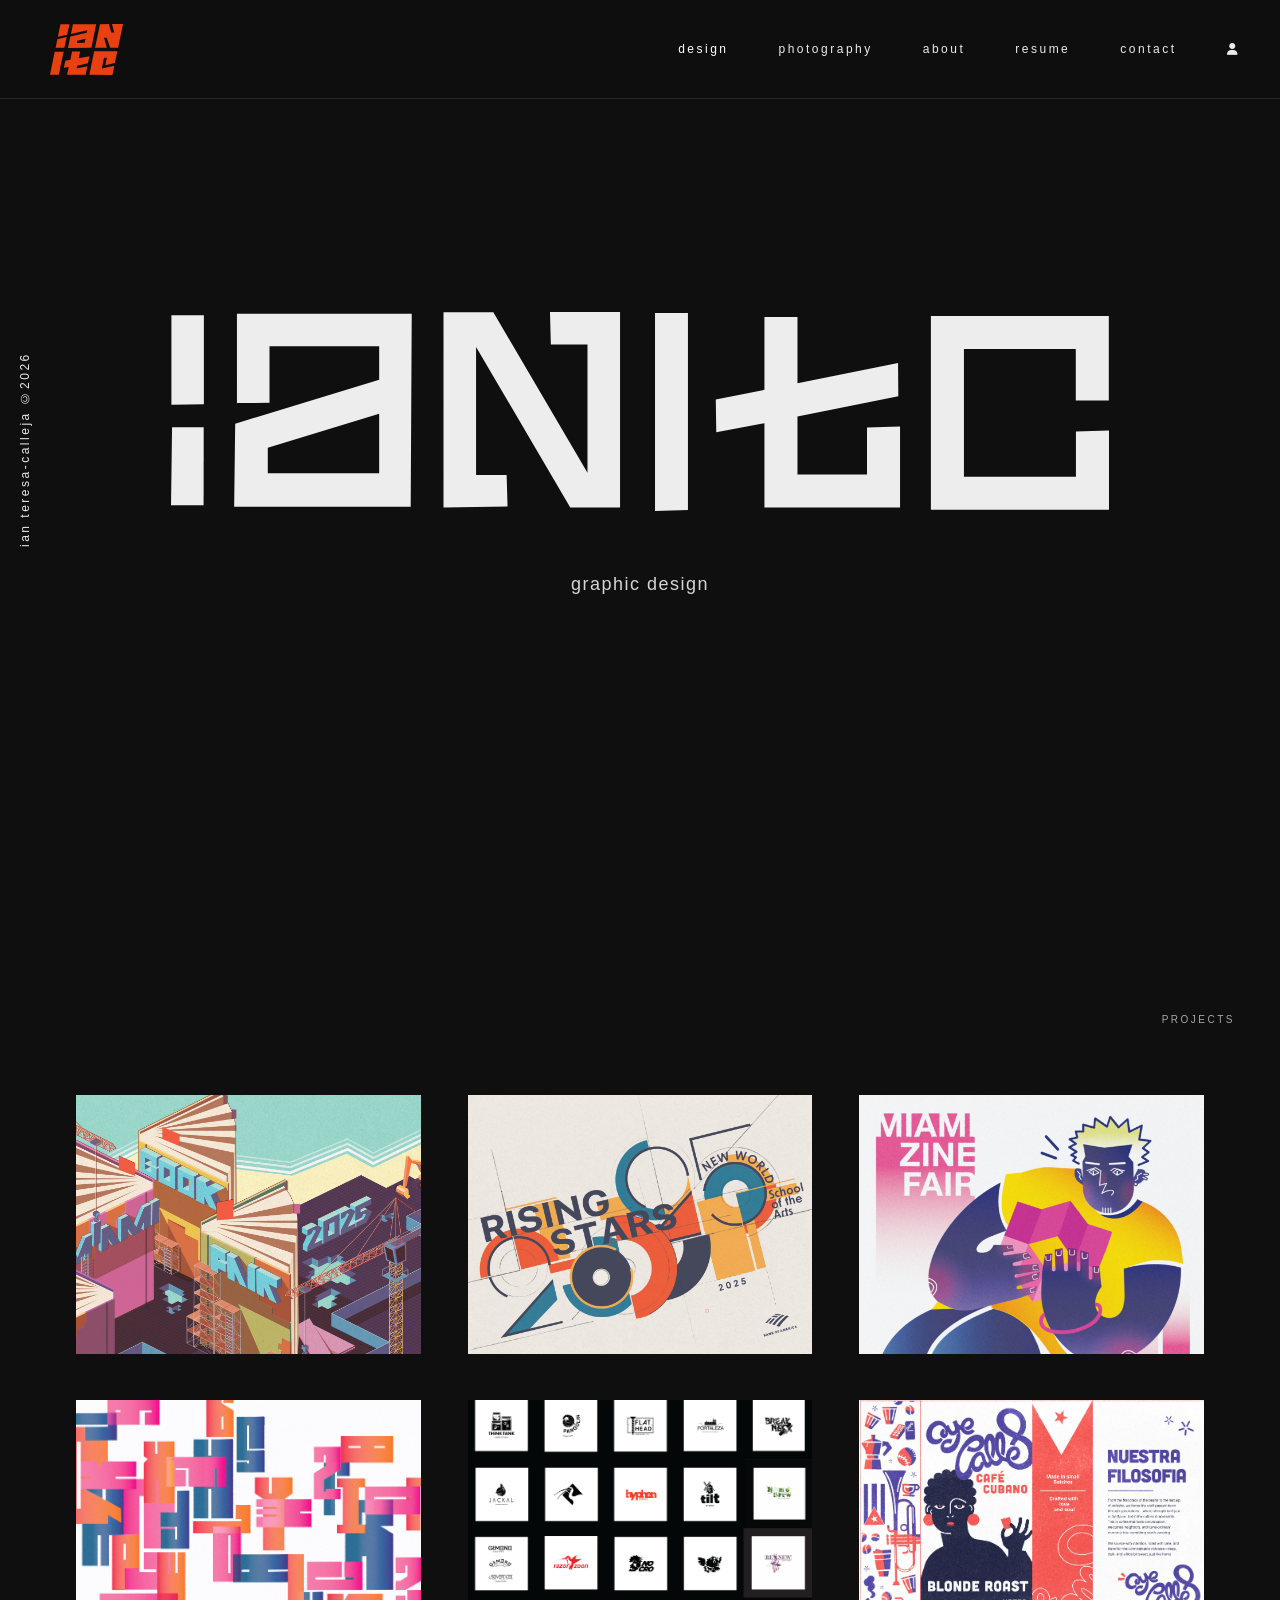
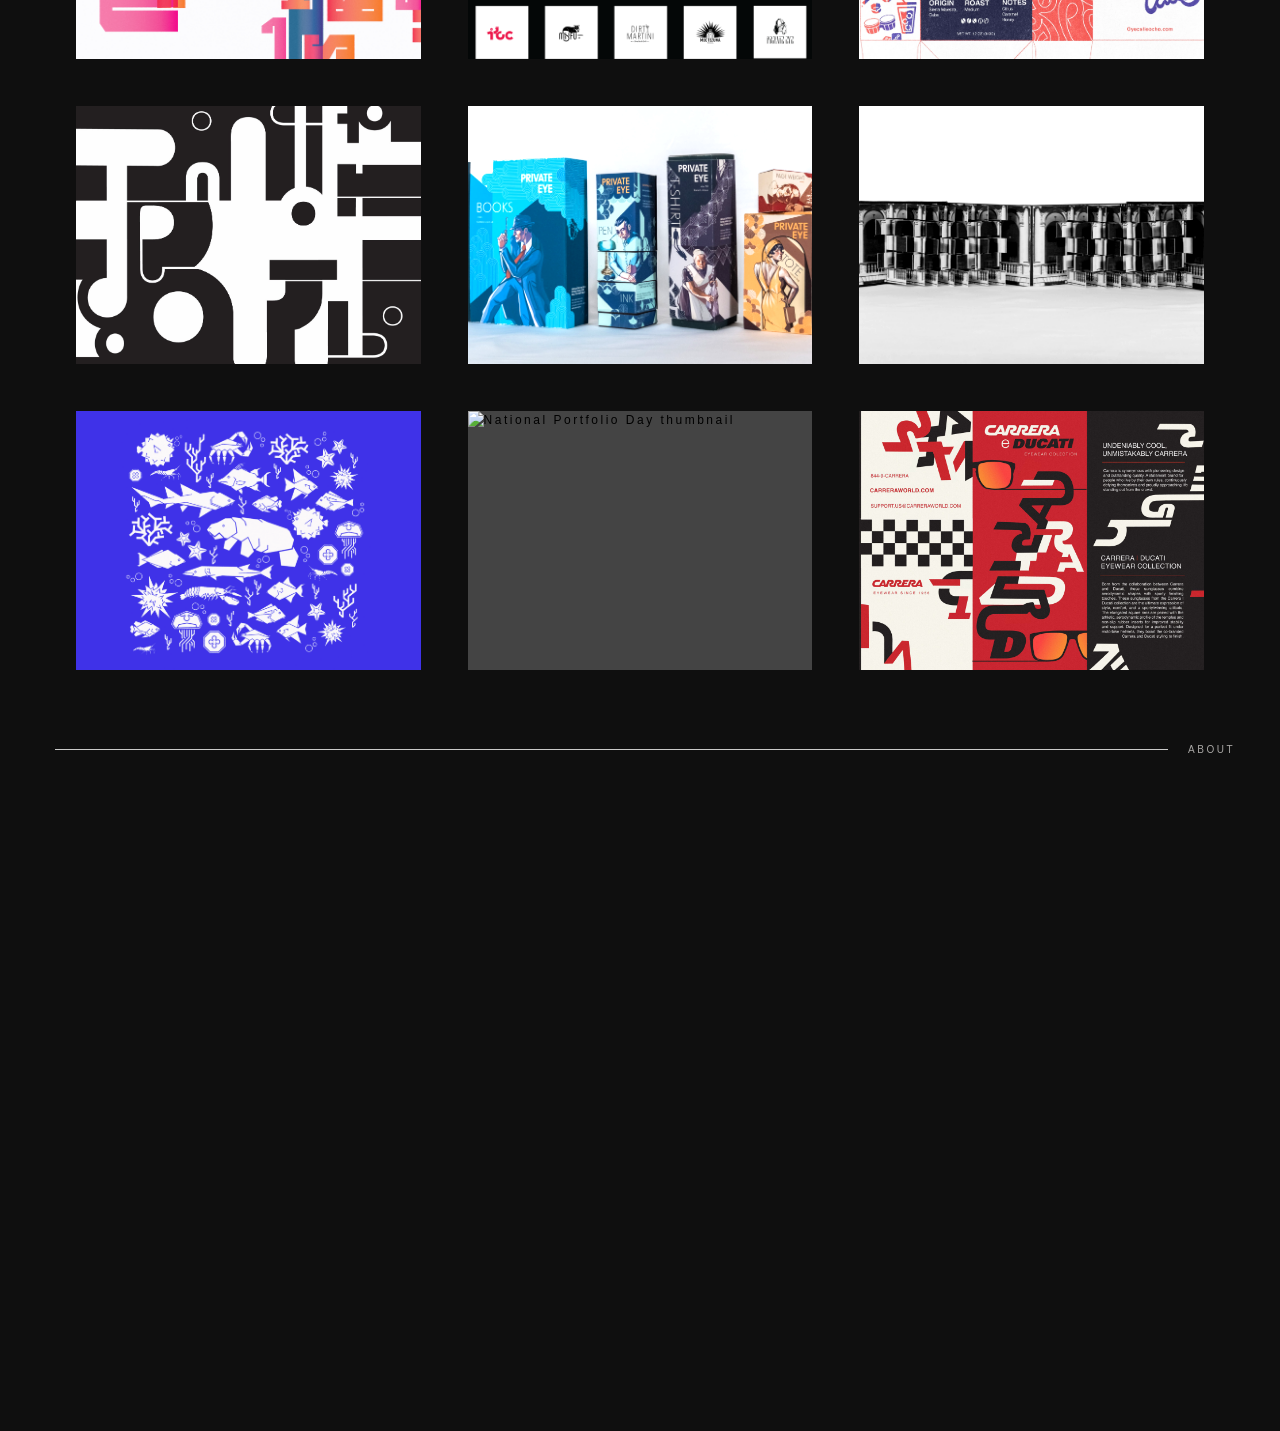
==== commit d758ecf0: "Change thumbnail hover to slide-out label from below with image lift" ====
--- a/index.html
+++ b/index.html
@@ -71,11 +71,13 @@
 
         <div class="project-row">
             <div class="project-card">
-                <div class="project1img1" aria-label="Miami Book Fair thumbnail">
+                <div class="project-card-thumb-wrap">
                     <a class="project-card-link" href="project1.html">
-                        <img data-src="images/Miami Book Fair/mbfthumb.png" alt="Miami Book Fair thumbnail" class="lazy-img" loading="eager">
+                        <div class="project1img1" aria-label="Miami Book Fair thumbnail">
+                            <img data-src="images/Miami Book Fair/mbfthumb.png" alt="Miami Book Fair thumbnail" class="lazy-img" loading="eager">
+                        </div>
+                    </a>
                     <span class="project-hover-title">Miami Book Fair</span>
-                    </a>
                 </div>
                 <div class="project1-info">
                     <h2>Miami Book Fair</h2>
@@ -85,11 +87,13 @@
             </div>
 
             <div class="project-card">
-                <div class="project1img1" aria-label="Rising Stars event collateral thumbnail">
+                <div class="project-card-thumb-wrap">
                     <a class="project-card-link" href="project2.html">
-                        <img data-src="images/RS IMAGES/rsstd.jpg" alt="Project 2" class="lazy-img" loading="eager">
+                        <div class="project1img1" aria-label="Rising Stars event collateral thumbnail">
+                            <img data-src="images/RS IMAGES/rsstd.jpg" alt="Project 2" class="lazy-img" loading="eager">
+                        </div>
+                    </a>
                     <span class="project-hover-title">Rising Stars - event collateral</span>
-                    </a>
                 </div>
                 <div class="project1-info">
                     <h2>Rising Stars - event collateral</h2>
@@ -99,11 +103,13 @@
             </div>
 
             <div class="project-card">
-                <div class="project1img1" aria-label="Miami Zine Fair poster thumbnail">
+                <div class="project-card-thumb-wrap">
                     <a class="project-card-link" href="project3.html">
-                        <img data-src="images/miami-zine-fair/miami-zine-fair-02.png" alt="Miami Zine Fair poster thumbnail" class="project3-thumb-image lazy-img" loading="eager">
+                        <div class="project1img1" aria-label="Miami Zine Fair poster thumbnail">
+                            <img data-src="images/miami-zine-fair/miami-zine-fair-02.png" alt="Miami Zine Fair poster thumbnail" class="project3-thumb-image lazy-img" loading="eager">
+                        </div>
+                    </a>
                     <span class="project-hover-title">miami zine fair</span>
-                    </a>
                 </div>
                 <div class="project1-info">
                     <h2>miami zine fair</h2>
@@ -113,11 +119,13 @@
             </div>
 
             <div class="project-card">
-                <div class="project1img1" aria-label="Solidarity Sans thumbnail">
+                <div class="project-card-thumb-wrap">
                     <a class="project-card-link" href="project10.html">
-                        <img data-src="images/solidarity sans/DOGTAG THUMBNAIL ART.png" alt="Solidarity Sans thumbnail" class="project10-thumb-image lazy-img" loading="eager">
+                        <div class="project1img1" aria-label="Solidarity Sans thumbnail">
+                            <img data-src="images/solidarity sans/DOGTAG THUMBNAIL ART.png" alt="Solidarity Sans thumbnail" class="project10-thumb-image lazy-img" loading="eager">
+                        </div>
+                    </a>
                     <span class="project-hover-title">Solidarity Sans</span>
-                    </a>
                 </div>
                 <div class="project1-info">
                     <h2>Solidarity Sans</h2>
@@ -127,11 +135,13 @@
             </div>
 
             <div class="project-card">
-                <div class="project1img1" aria-label="Marks and Logos thumbnail">
+                <div class="project-card-thumb-wrap">
                     <a class="project-card-link" href="project6.html">
-                        <img data-src="images/Logos:collateral/logo thumbnails/logo thumbnails whole.png" alt="Logo thumbnails whole image" class="project6-thumb-image lazy-img" loading="eager">
+                        <div class="project1img1" aria-label="Marks and Logos thumbnail">
+                            <img data-src="images/Logos:collateral/logo thumbnails/logo thumbnails whole.png" alt="Logo thumbnails whole image" class="project6-thumb-image lazy-img" loading="eager">
+                        </div>
+                    </a>
                     <span class="project-hover-title">Marks and Logos</span>
-                    </a>
                 </div>
                 <div class="project1-info">
                     <h2>Marks and Logos</h2>
@@ -141,11 +151,13 @@
             </div>
 
             <div class="project-card">
-                <div class="project1img1" aria-label="Oye Calle Ocho thumbnail">
+                <div class="project-card-thumb-wrap">
                     <a class="project-card-link" href="project5.html">
-                        <img data-src="images/OC8/OC8-02.webp" alt="Oye Calle Ocho thumbnail" class="project5-thumb-image lazy-img" loading="eager">
-                    <span class="project-hover-title">Products & Branding</span>
-                    </a>
+                        <div class="project1img1" aria-label="Oye Calle Ocho thumbnail">
+                            <img data-src="images/OC8/OC8-02.webp" alt="Oye Calle Ocho thumbnail" class="project5-thumb-image lazy-img" loading="eager">
+                        </div>
+                    </a>
+                    <span class="project-hover-title">Products &amp; Branding</span>
                 </div>
                 <div class="project1-info">
                     <h2>Products & Branding</h2>
@@ -154,11 +166,13 @@
             </div>
 
             <div class="project-card">
-                <div class="project1img1" aria-label="Typographic exploration thumbnail">
+                <div class="project-card-thumb-wrap">
                     <a class="project-card-link" href="project4.html">
-                        <img data-src="images/Type exploration/ah/hoffman-1.jpg" alt="Project 4 thumbnail" class="project4-thumb-image lazy-img" loading="eager">
+                        <div class="project1img1" aria-label="Typographic exploration thumbnail">
+                            <img data-src="images/Type exploration/ah/hoffman-1.jpg" alt="Project 4 thumbnail" class="project4-thumb-image lazy-img" loading="eager">
+                        </div>
+                    </a>
                     <span class="project-hover-title">typographic exploration</span>
-                    </a>
                 </div>
                 <div class="project1-info">
                     <h2>typographic exploration</h2>
@@ -168,11 +182,13 @@
             </div>
 
             <div class="project-card">
-                <div class="project1img1" aria-label="Private Eye packaging thumbnail">
+                <div class="project-card-thumb-wrap">
                     <a class="project-card-link" href="project8.html">
-                        <img data-src="images/PE images/PE ALL BOX.JPG" alt="PE all box thumbnail" class="project8-thumb-image lazy-img" loading="eager">
+                        <div class="project1img1" aria-label="Private Eye packaging thumbnail">
+                            <img data-src="images/PE images/PE ALL BOX.JPG" alt="PE all box thumbnail" class="project8-thumb-image lazy-img" loading="eager">
+                        </div>
+                    </a>
                     <span class="project-hover-title">Packaging</span>
-                    </a>
                 </div>
                 <div class="project1-info">
                     <h2>Packaging</h2>
@@ -182,11 +198,13 @@
             </div>
 
             <div class="project-card">
-                <div class="project1img1" aria-label="Bookmaking thumbnail">
+                <div class="project-card-thumb-wrap">
                     <a class="project-card-link" href="project9.html">
-                        <img data-src="images/bookmaking/flag book 1.jpg" alt="Flag book 1 thumbnail" class="project9-thumb-image lazy-img" loading="eager">
+                        <div class="project1img1" aria-label="Bookmaking thumbnail">
+                            <img data-src="images/bookmaking/flag book 1.jpg" alt="Flag book 1 thumbnail" class="project9-thumb-image lazy-img" loading="eager">
+                        </div>
+                    </a>
                     <span class="project-hover-title">Bookmaking</span>
-                    </a>
                 </div>
                 <div class="project1-info">
                     <h2>Bookmaking</h2>
@@ -196,11 +214,13 @@
             </div>
 
             <div class="project-card">
-                <div class="project1img1" aria-label="Miami-Dade Days - Merch and pattern thumbnail">
+                <div class="project-card-thumb-wrap">
                     <a class="project-card-link" href="project7.html">
-                        <img data-src="images/tie/Miami dade days tie/tie thumb.png" alt="Miami Dade Days tie thumbnail" class="project7-thumb-image lazy-img" loading="eager">
+                        <div class="project1img1" aria-label="Miami-Dade Days - Merch and pattern thumbnail">
+                            <img data-src="images/tie/Miami dade days tie/tie thumb.png" alt="Miami Dade Days tie thumbnail" class="project7-thumb-image lazy-img" loading="eager">
+                        </div>
+                    </a>
                     <span class="project-hover-title">Miami-Dade Days - Merch and pattern</span>
-                    </a>
                 </div>
                 <div class="project1-info">
                     <h2>Miami-Dade Days - Merch and pattern</h2>
@@ -210,11 +230,13 @@
             </div>
 
             <div class="project-card">
-                <div class="project1img1" aria-label="Poster Exploration thumbnail">
+                <div class="project-card-thumb-wrap">
                     <a class="project-card-link" href="project11.html">
-                        <img data-src="images/national portfolio day /NPD.png" alt="National Portfolio Day thumbnail" class="project11-thumb-image lazy-img" loading="eager">
+                        <div class="project1img1" aria-label="Poster Exploration thumbnail">
+                            <img data-src="images/national portfolio day /NPD.png" alt="National Portfolio Day thumbnail" class="project11-thumb-image lazy-img" loading="eager">
+                        </div>
+                    </a>
                     <span class="project-hover-title">Poster Exploration</span>
-                    </a>
                 </div>
                 <div class="project1-info">
                     <h2>Poster Exploration</h2>
@@ -224,11 +246,13 @@
             </div>
 
             <div class="project-card">
-                <div class="project1img1" aria-label="Brochures thumbnail">
+                <div class="project-card-thumb-wrap">
                     <a class="project-card-link" href="project12.html">
-                        <img data-src="images/Brochures/IMG_2154.jpg" alt="Brochures thumbnail" class="project12-thumb-image lazy-img">
+                        <div class="project1img1" aria-label="Brochures thumbnail">
+                            <img data-src="images/Brochures/IMG_2154.jpg" alt="Brochures thumbnail" class="project12-thumb-image lazy-img">
+                        </div>
+                    </a>
                     <span class="project-hover-title">Brochures</span>
-                    </a>
                 </div>
                 <div class="project1-info">
                     <h2>Brochures</h2>
--- a/CSS/style.css
+++ b/CSS/style.css
@@ -367,6 +367,18 @@
     transform: translateY(0);
 }
 
+.project-card-thumb-wrap {
+    position: relative;
+    overflow: hidden;
+    border: 1px solid transparent;
+    transition: border-color 0.25s ease;
+}
+
+.project-card-thumb-wrap:hover,
+.project-card-thumb-wrap:focus-within {
+    border-color: #ecebea;
+}
+
 .project1img1 {
     position: relative;
     width: 100%;
@@ -374,13 +386,7 @@
     aspect-ratio: 4 / 3;
     background-color: #444444;
     overflow: hidden;
-    border: 1px solid transparent;
-    transition: border-color 0.25s ease;
-}
-
-.project1img1:hover,
-.project1img1:focus-within {
-    border-color: #ecebea;
+    transition: transform 0.38s cubic-bezier(0.22, 1, 0.36, 1);
 }
 
 .project1img1 img {
@@ -445,51 +451,40 @@
     object-position: center;
 }
 
-.project1img1::before {
-    content: '';
-    position: absolute;
-    inset: 0;
-    opacity: 0;
-    background: rgba(0, 0, 0, 0.28);
-    -webkit-backdrop-filter: grayscale(100%) brightness(0.75);
-    backdrop-filter: grayscale(100%) brightness(0.75);
-    transition: opacity 0.25s ease;
-    z-index: 1;
-}
-
 .project-hover-title {
     position: absolute;
-    top: 50%;
-    left: 50%;
-    transform: translate(-50%, -50%);
-    color: #ffffff;
-    font-size: 20px;
-    font-weight: bold;
+    bottom: 0;
+    left: 0;
+    width: 100%;
+    padding: 12px 16px;
+    color: #ecebea;
+    font-size: 10px;
+    font-weight: 400;
     letter-spacing: 2.5px;
     text-transform: uppercase;
-    opacity: 0;
-    transition: opacity 0.25s ease;
-    z-index: 2;
-    background: transparent;
-    white-space: nowrap;
-    width: max-content;
-    max-width: calc(100% - 16px);
-}
-
-.project1img1:hover::before,
-.project1img1:focus-within::before {
-    opacity: 1;
-}
-
-.project1img1:hover .project-hover-title,
-.project1img1:focus-within .project-hover-title {
-    opacity: 1;
+    background: #0f0f0f;
+    transform: translateY(100%);
+    transition: transform 0.38s cubic-bezier(0.22, 1, 0.36, 1);
+    z-index: 3;
+    white-space: normal;
+    word-break: break-word;
+    text-align: left;
+    box-sizing: border-box;
+}
+
+.project-card-thumb-wrap:hover .project1img1,
+.project-card-thumb-wrap:focus-within .project1img1 {
+    transform: translateY(-8px);
+}
+
+.project-card-thumb-wrap:hover .project-hover-title,
+.project-card-thumb-wrap:focus-within .project-hover-title {
+    transform: translateY(0);
 }
 
 .project-card-link {
     display: block;
     width: 100%;
-    height: 100%;
     text-decoration: none;
     color: inherit;
     background: transparent;
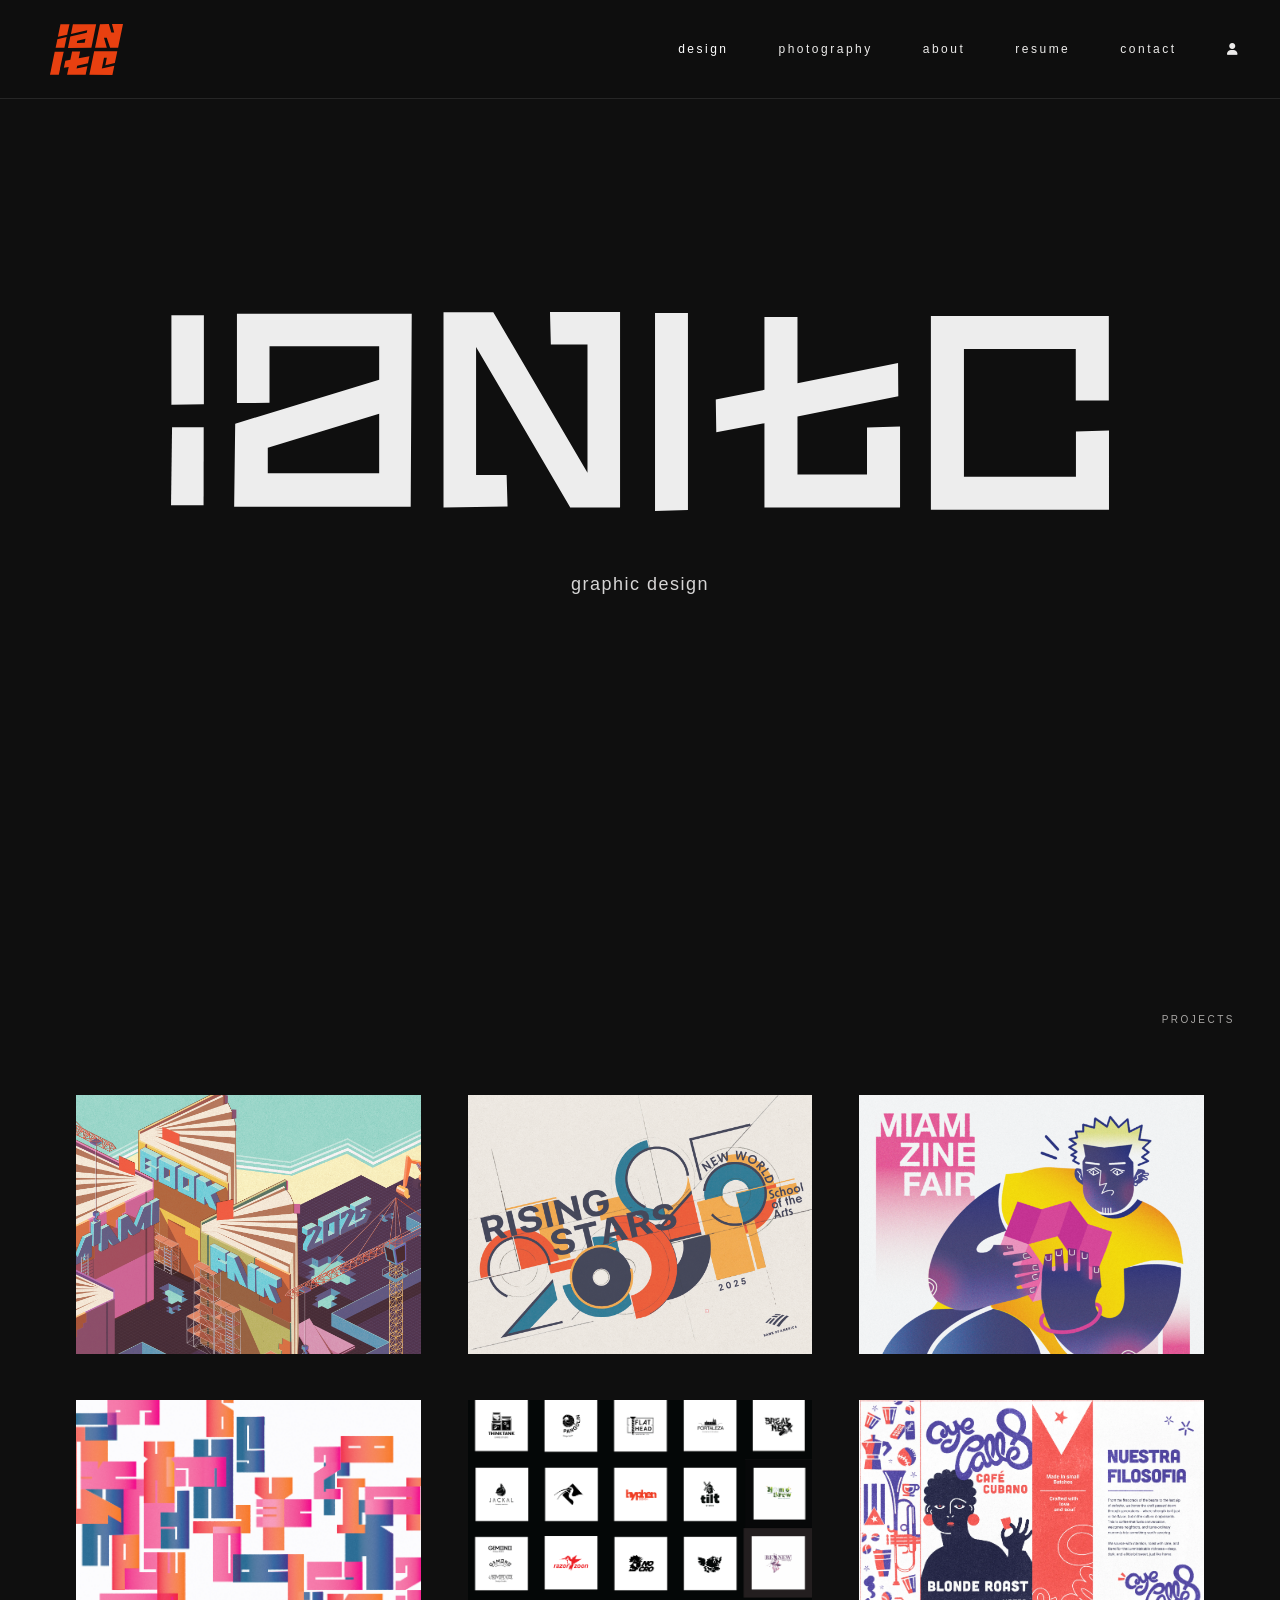
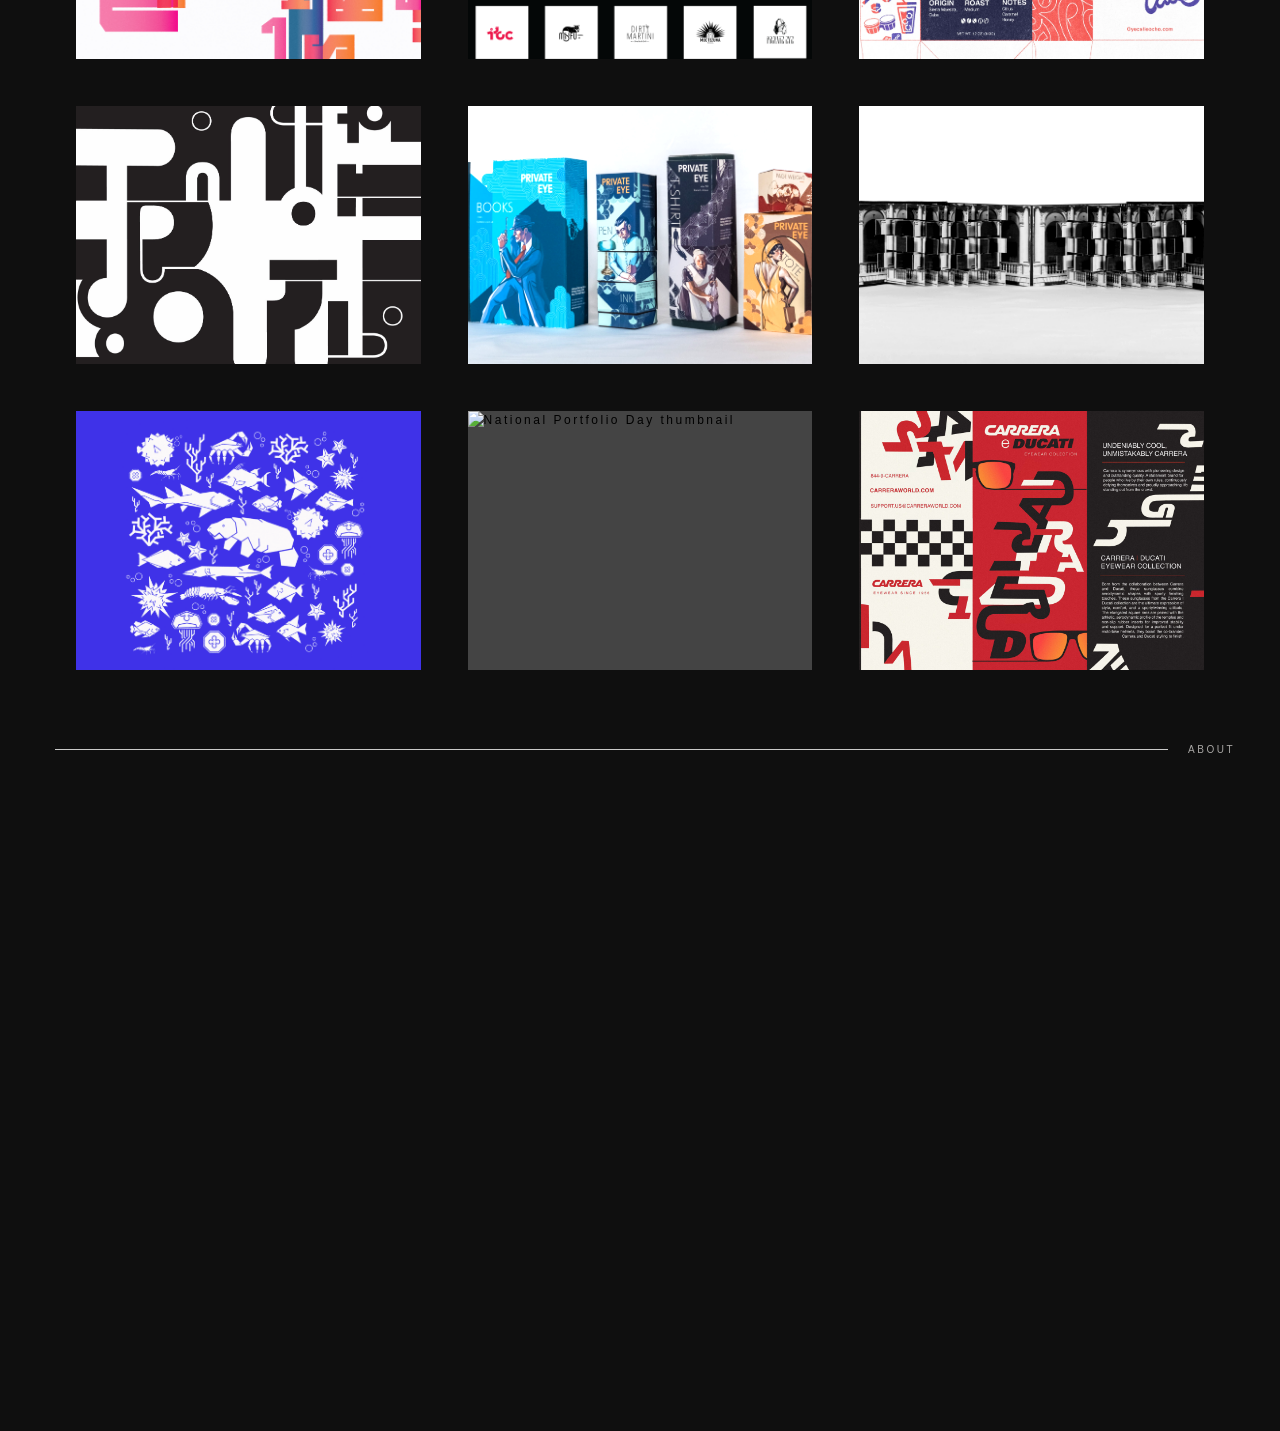
==== commit 8e9b3ab7: "Add Neue Haas Grotesk Display Pro Bold for all headings" ====
--- a/index.html
+++ b/index.html
@@ -8,6 +8,7 @@
     <!-- Fonts -->
     <link rel="preconnect" href="https://use.typekit.net">
     <link rel="stylesheet" href="https://use.typekit.net/sgy2yyq.css">
+    <link rel="stylesheet" href="https://use.typekit.net/kmm2chc.css">
 
     <!-- Icon library -->
     <link rel="stylesheet" href="https://cdnjs.cloudflare.com/ajax/libs/font-awesome/6.4.0/css/all.min.css" integrity="sha512-p+1n8aAzFZjZ3qg9tNV8B+zh6nwKg4bxprC/sir4LQWD6ttvTkK0vkpD7z8pugsfpd8u2lybY+7HcV44lLAcHg==" crossorigin="anonymous" referrerpolicy="no-referrer" />
--- a/CSS/style.css
+++ b/CSS/style.css
@@ -201,6 +201,8 @@
 /* sidebar */
 
 .sidebar {
+    display: none !important;
+
     position: fixed;
     top: 0;
     left: 0;
@@ -1633,12 +1635,7 @@
     }
 }
 
-@media (max-width: 1300px) and (min-width: 901px) {
-    .project-page {
-        /* Keep project content clear of the fixed left sidebar when it is visible. */
-        margin-left: 64px;
-    }
-}
+
 
 @media (max-width: 900px) {
     body.resume-screen {
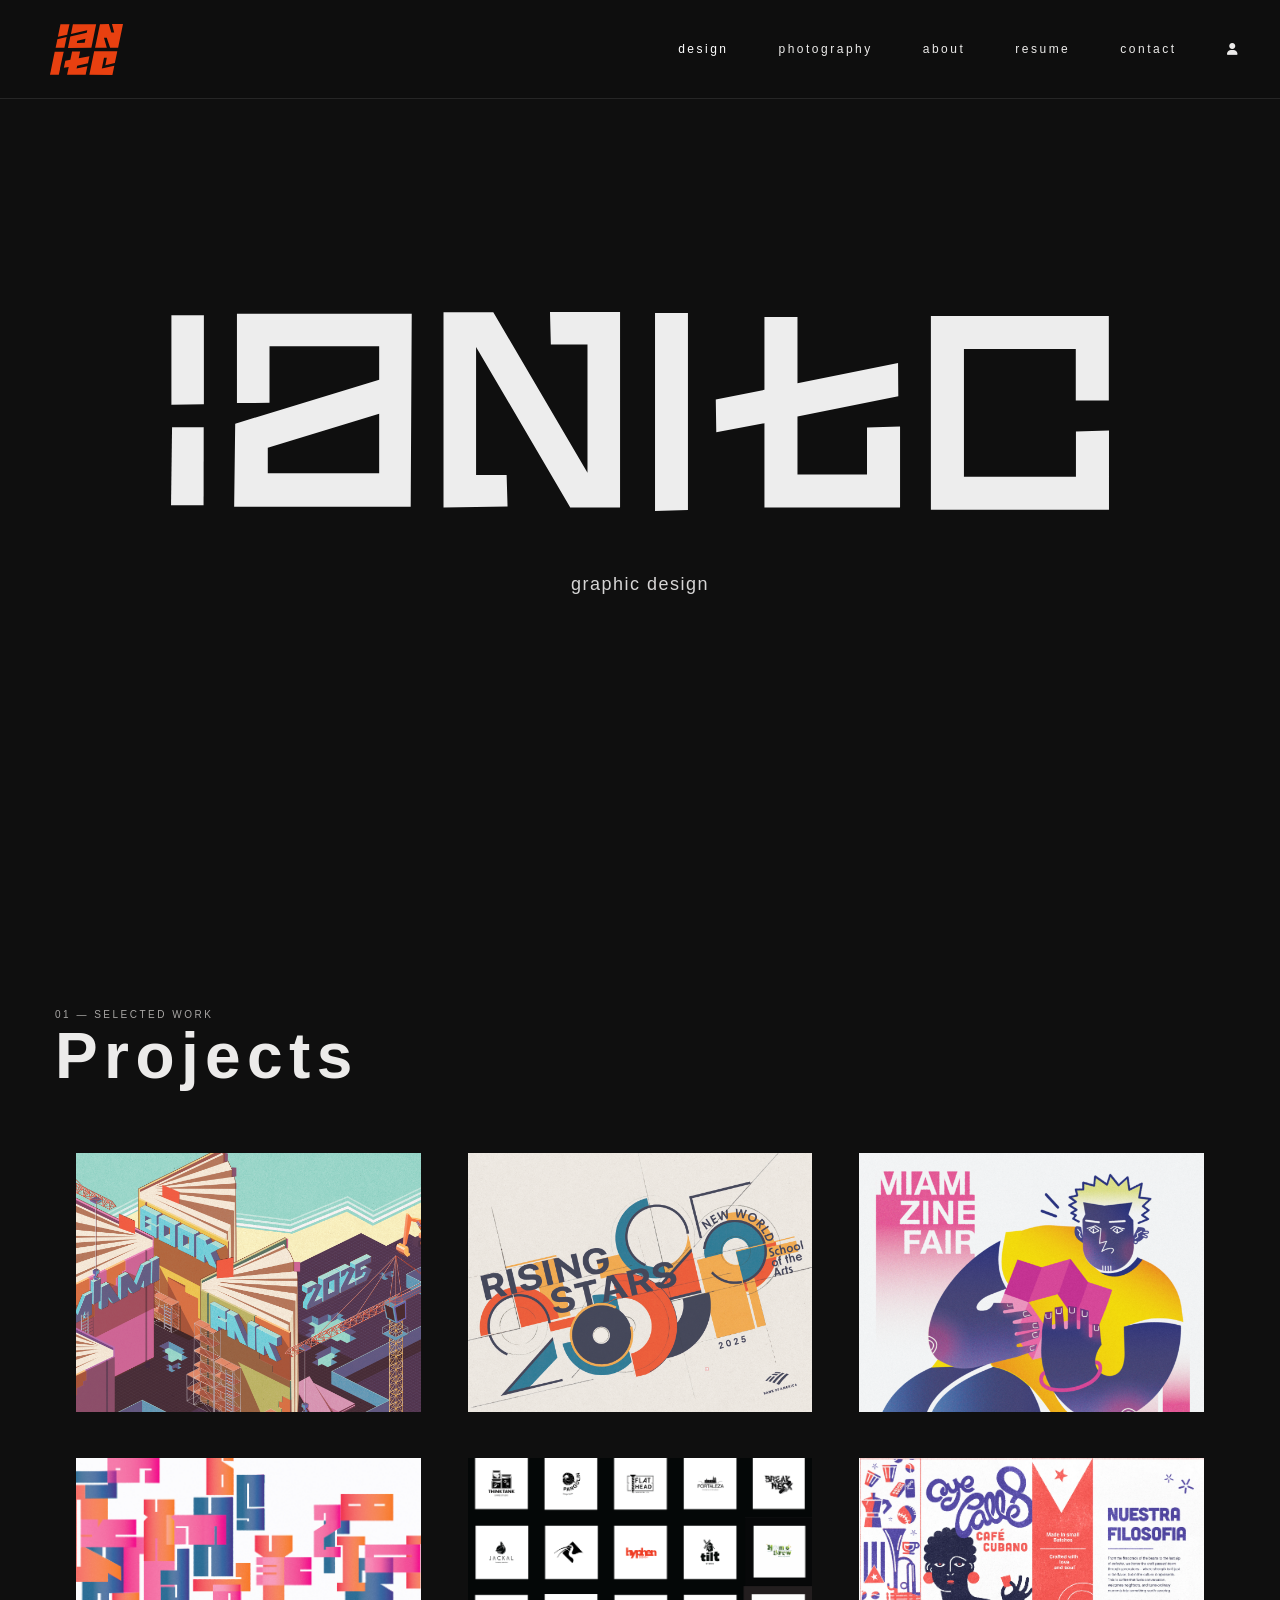
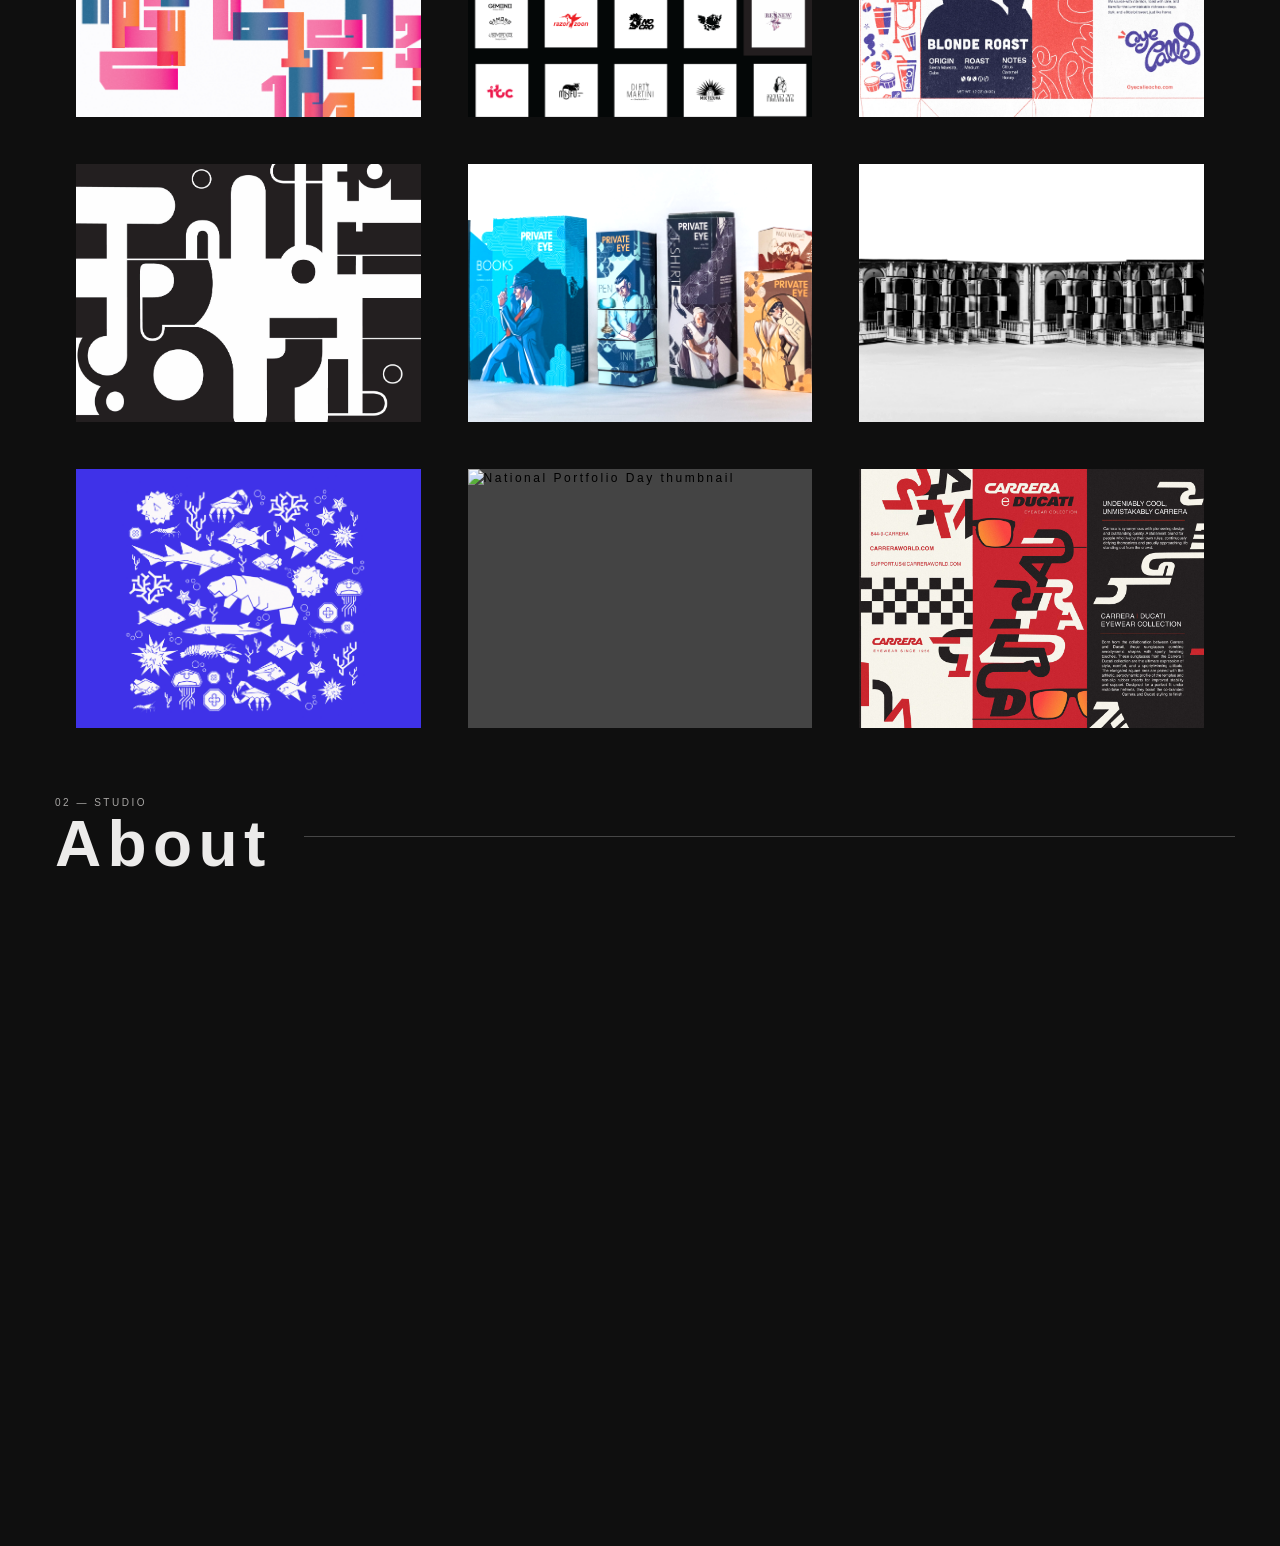
==== commit a5c918be: "Typographic section dividers: large display heading + mono index" ====
--- a/index.html
+++ b/index.html
@@ -66,8 +66,11 @@
 
     <div class="container">
         <div class="projects-divider-wrap" id="projectsDivider">
+          <div class="projects-divider-label-wrap">
+            <span class="projects-divider-index">01 — Selected work</span>
+            <span class="projects-divider-label">Projects</span>
+          </div>
           <div class="projects-divider-line"></div>
-          <span class="projects-divider-label">Projects</span>
         </div>
 
         <div class="project-row">
@@ -266,8 +269,11 @@
 
     <div class="container">
         <div class="projects-divider-wrap about-divider-wrap" id="aboutDivider">
+          <div class="projects-divider-label-wrap">
+            <span class="projects-divider-index">02 — Studio</span>
+            <span class="projects-divider-label">About</span>
+          </div>
           <div class="projects-divider-line"></div>
-          <span class="projects-divider-label">About</span>
         </div>
     </div>
 
--- a/CSS/style.css
+++ b/CSS/style.css
@@ -16,6 +16,13 @@
     box-sizing:border-box;
     margin:0;
     padding:0;
+}
+
+h1, h2, h3, h4, h5, h6 {
+    font-family: "neue-haas-grotesk-display", sans-serif;
+    font-weight: 700;
+    text-transform: none;
+    letter-spacing: 0.1em;
 }
 
 body{
@@ -297,40 +304,53 @@
 
 .projects-divider-wrap {
     display: grid;
-    grid-template-columns: 1fr auto;
+    grid-template-columns: auto 1fr;
     align-items: center;
-    column-gap: 20px;
+    column-gap: 32px;
     margin: 100px 30px 66px 40px;
     color: #ecebea;
-    min-height: 18px;
 }
 
 .about-divider-wrap {
     margin-top: -2px;
     margin-bottom: 20px;
+}
+
+.projects-divider-label-wrap {
+    display: flex;
+    flex-direction: column;
+    gap: 8px;
+    line-height: 1;
+}
+
+.projects-divider-index {
+    font-family: "cofo-sans-mono-variable", sans-serif;
+    font-size: 10px;
+    letter-spacing: 2.5px;
+    color: #a8a6a4;
+    text-transform: uppercase;
+}
+
+.projects-divider-label {
+    font-family: "neue-haas-grotesk-display", sans-serif;
+    font-size: clamp(36px, 5vw, 64px);
+    font-weight: 700;
+    letter-spacing: 0.1em;
+    color: #ecebea;
+    line-height: 0.9;
 }
 
 .projects-divider-line {
     width: 100%;
     height: 1px;
     background: #ecebea;
-    opacity: 0.85;
+    opacity: 0.25;
     transform: scaleX(0);
     transform-origin: left center;
     transition: transform 1.15s cubic-bezier(0.22, 1, 0.36, 1);
     will-change: transform;
     backface-visibility: hidden;
     -webkit-backface-visibility: hidden;
-}
-
-.projects-divider-label {
-    justify-self: end;
-    font-size: 10px;
-    letter-spacing: 2.5px;
-    text-transform: uppercase;
-    color: #a8a6a4;
-    opacity: 1;
-    transform: none;
 }
 
 .projects-divider-animate .projects-divider-line {
@@ -506,9 +526,9 @@
 .project1-info h2 {
     display: inline-block;
     margin: 0;
-    font-size: 10px;
-    font-weight: 400;
-    letter-spacing: 2.5px;
+    font-size: 13px;
+    font-weight: 700;
+    letter-spacing: 0.1em;
 }
 
 .project1-info time {
@@ -572,11 +592,10 @@
 }
 
 .about-text h2 {
-    font-size: 16px;
-    font-weight: 400;
-    letter-spacing: 2.5px;
-    text-transform: uppercase;
-    margin-bottom: 18px;
+    font-size: 20px;
+    font-weight: 700;
+    letter-spacing: 0.1em;
+    margin-bottom: 22px;
 }
 
 .about-text p {
@@ -882,7 +901,7 @@
 
     .projects-divider-wrap {
         margin: 84px 24px 52px 24px;
-        gap: 20px;
+        column-gap: 20px;
     }
 
     .project-row {
@@ -952,12 +971,12 @@
 
     .projects-divider-wrap {
         margin: 56px 16px 32px 16px;
-        gap: 14px;
+        column-gap: 14px;
     }
 
     .projects-divider-label {
-        font-size: 9px;
-        letter-spacing: 2px;
+        font-size: 32px;
+        letter-spacing: 0.08em;
     }
 
     .project-row {
@@ -1094,12 +1113,13 @@
 
 .contact-modal h2 {
     margin: 0;
-    font-size: 20px;
-    font-weight: 400;
+    font-size: 25px;
+    font-weight: 700;
+    letter-spacing: 0.1em;
     display: flex;
     justify-content: space-between;
     align-items: center;
-    margin-bottom: 20px;
+    margin-bottom: 24px;
 }
 
 .form-group {
@@ -1211,11 +1231,10 @@
 }
 
 .resume-title {
-    font-size: 28px;
-    font-weight: 400;
-    letter-spacing: 2.5px;
-    text-transform: lowercase;
-    margin: 0 0 10px 0;
+    font-size: 35px;
+    font-weight: 700;
+    letter-spacing: 0.1em;
+    margin: 0 0 14px 0;
 }
 
 .resume-kicker,
@@ -1236,11 +1255,10 @@
 }
 
 .resume-block h2 {
-    font-size: 14px;
-    font-weight: 400;
-    letter-spacing: 2.5px;
-    text-transform: uppercase;
-    margin-bottom: 12px;
+    font-size: 18px;
+    font-weight: 700;
+    letter-spacing: 0.1em;
+    margin-bottom: 16px;
 }
 
 .resume-block p {
@@ -1307,10 +1325,9 @@
 
 .project-page-title {
     color: #ecebea;
-    font-size: 24px;
-    font-weight: 400;
-    letter-spacing: 2.5px;
-    text-transform: uppercase;
+    font-size: 30px;
+    font-weight: 700;
+    letter-spacing: 0.1em;
     margin: 0;
     white-space: nowrap;
 }
@@ -1538,11 +1555,10 @@
 
 .project-press h2 {
     color: #ecebea;
-    font-size: 14px;
-    font-weight: 400;
-    letter-spacing: 2.5px;
-    text-transform: uppercase;
-    margin-bottom: 16px;
+    font-size: 18px;
+    font-weight: 700;
+    letter-spacing: 0.1em;
+    margin-bottom: 20px;
 }
 
 .project-press-list {
@@ -1669,8 +1685,8 @@
     }
 
     .resume-title {
-        margin-bottom: 10px;
-        font-size: 22px;
+        margin-bottom: 14px;
+        font-size: 28px;
     }
 
     .project-page {
@@ -1686,8 +1702,8 @@
     }
 
     .project-page-title {
-        font-size: 18px;
-        letter-spacing: 1.5px;
+        font-size: 23px;
+        letter-spacing: 0.1em;
     }
 
     .project-page-description {
@@ -1785,11 +1801,10 @@
 .photo-hero h1 {
     color: #ecebea;
     max-width: 760px;
-    font-size: clamp(18px, 2.2vw, 30px);
+    font-size: clamp(23px, 2.75vw, 38px);
     line-height: 1.25;
-    letter-spacing: 2px;
-    text-transform: uppercase;
-    font-weight: 400;
+    letter-spacing: 0.1em;
+    font-weight: 700;
 }
 
 .photo-controls {
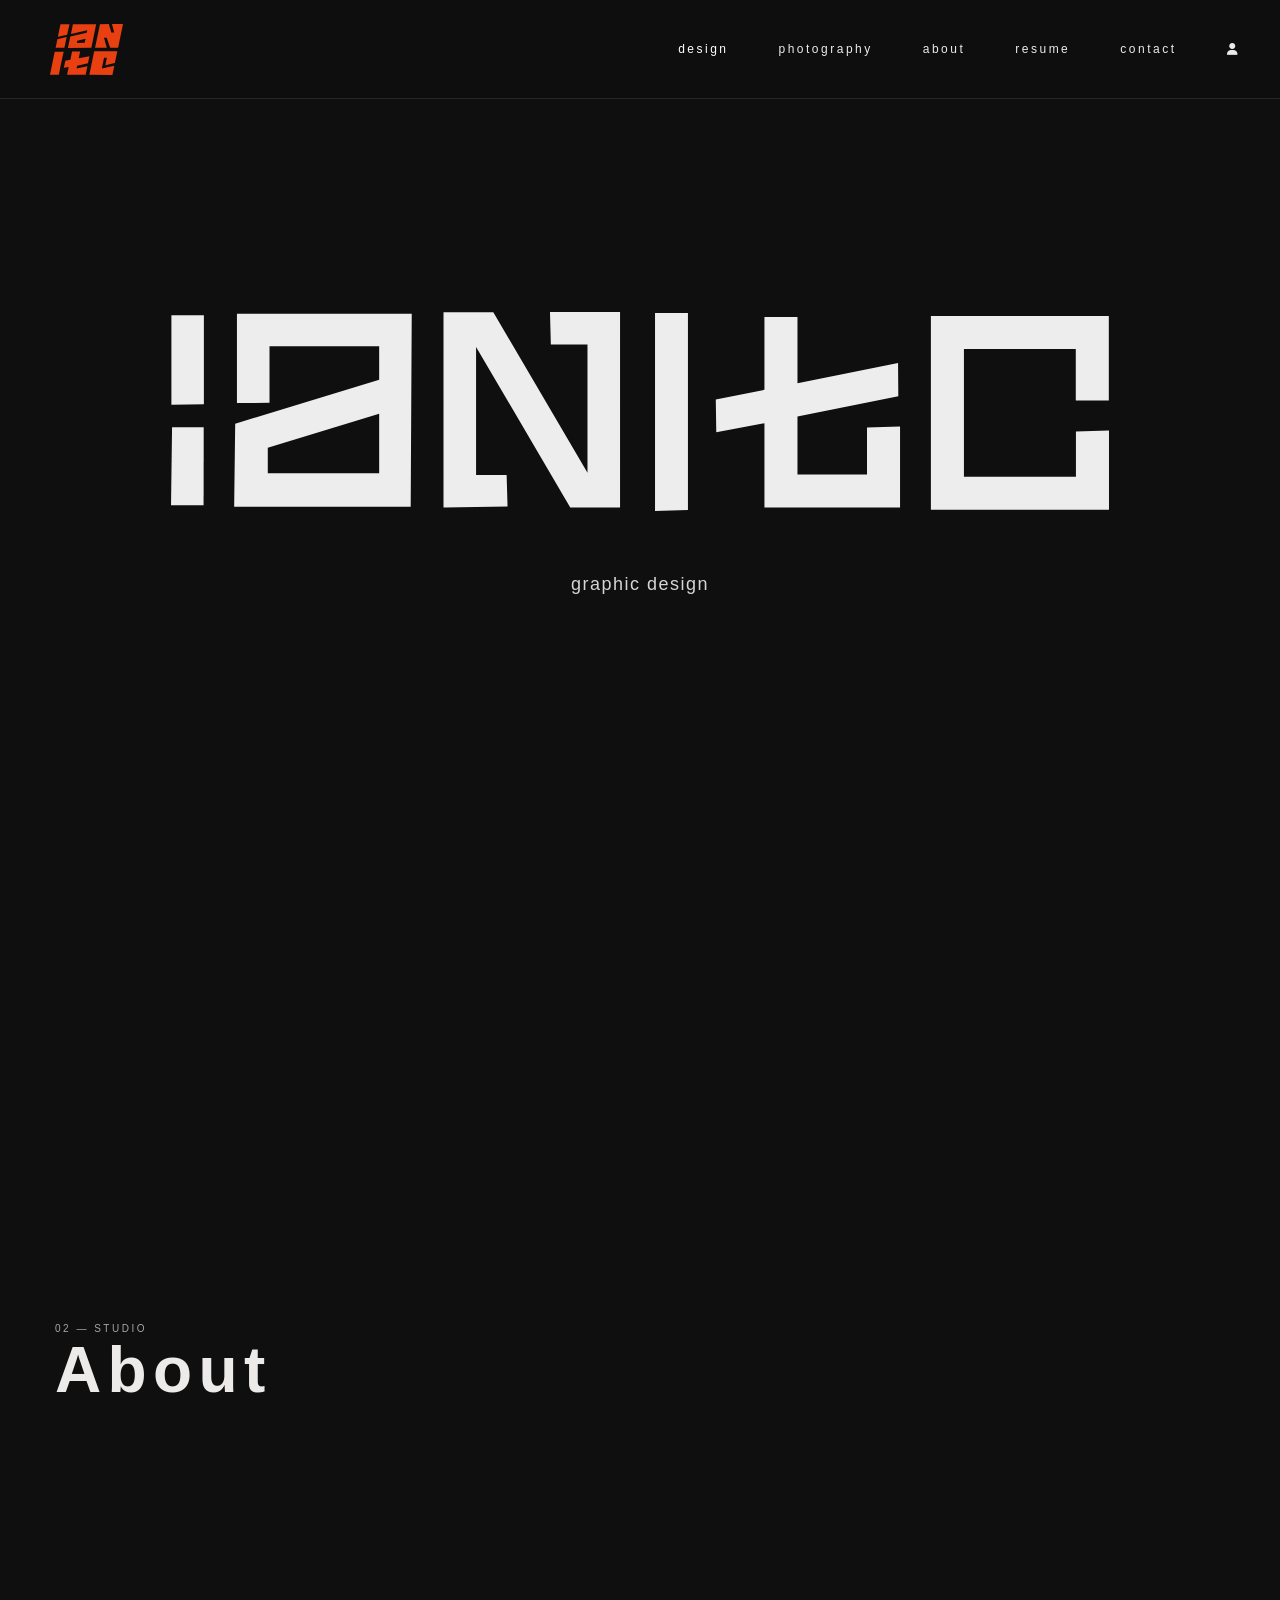
==== commit dffd8d5c: "Animate section titles on scroll (slide up + fade via existing observer)" ====
--- a/index.html
+++ b/index.html
@@ -70,7 +70,6 @@
             <span class="projects-divider-index">01 — Selected work</span>
             <span class="projects-divider-label">Projects</span>
           </div>
-          <div class="projects-divider-line"></div>
         </div>
 
         <div class="project-row">
@@ -273,7 +272,6 @@
             <span class="projects-divider-index">02 — Studio</span>
             <span class="projects-divider-label">About</span>
           </div>
-          <div class="projects-divider-line"></div>
         </div>
     </div>
 
@@ -285,7 +283,6 @@
                 </div>
 
                 <div class="about-text">
-                    <h2>About</h2>
                     <p>
                         Ian Teresa-Calleja is a Cuban-American experimental Type-Based designer,
                         who strives to push the boundary for typography as communication.
--- a/CSS/style.css
+++ b/CSS/style.css
@@ -303,10 +303,9 @@
 }
 
 .projects-divider-wrap {
-    display: grid;
-    grid-template-columns: auto 1fr;
-    align-items: center;
-    column-gap: 32px;
+    display: flex;
+    flex-direction: column;
+    gap: 18px;
     margin: 100px 30px 66px 40px;
     color: #ecebea;
 }
@@ -329,6 +328,11 @@
     letter-spacing: 2.5px;
     color: #a8a6a4;
     text-transform: uppercase;
+    opacity: 0;
+    transform: translateY(12px);
+    transition: opacity 0.55s cubic-bezier(0.22, 1, 0.36, 1),
+                transform 0.55s cubic-bezier(0.22, 1, 0.36, 1);
+    transition-delay: 0s;
 }
 
 .projects-divider-label {
@@ -338,13 +342,28 @@
     letter-spacing: 0.1em;
     color: #ecebea;
     line-height: 0.9;
+    opacity: 0;
+    transform: translateY(24px);
+    transition: opacity 0.7s cubic-bezier(0.22, 1, 0.36, 1),
+                transform 0.7s cubic-bezier(0.22, 1, 0.36, 1);
+    transition-delay: 0.1s;
+}
+
+.projects-divider-animate .projects-divider-index {
+    opacity: 1;
+    transform: translateY(0);
+}
+
+.projects-divider-animate .projects-divider-label {
+    opacity: 1;
+    transform: translateY(0);
 }
 
 .projects-divider-line {
     width: 100%;
-    height: 1px;
+    height: 3px;
     background: #ecebea;
-    opacity: 0.25;
+    opacity: 0.85;
     transform: scaleX(0);
     transform-origin: left center;
     transition: transform 1.15s cubic-bezier(0.22, 1, 0.36, 1);
@@ -901,7 +920,7 @@
 
     .projects-divider-wrap {
         margin: 84px 24px 52px 24px;
-        column-gap: 20px;
+        gap: 14px;
     }
 
     .project-row {
@@ -971,7 +990,7 @@
 
     .projects-divider-wrap {
         margin: 56px 16px 32px 16px;
-        column-gap: 14px;
+        gap: 10px;
     }
 
     .projects-divider-label {
@@ -1768,7 +1787,8 @@
     .photo-lightbox,
     .projects-divider-wrap,
     .projects-divider-line,
-    .projects-divider-label {
+    .projects-divider-label,
+    .projects-divider-index {
         transition: none !important;
         animation: none !important;
         transform: none !important;
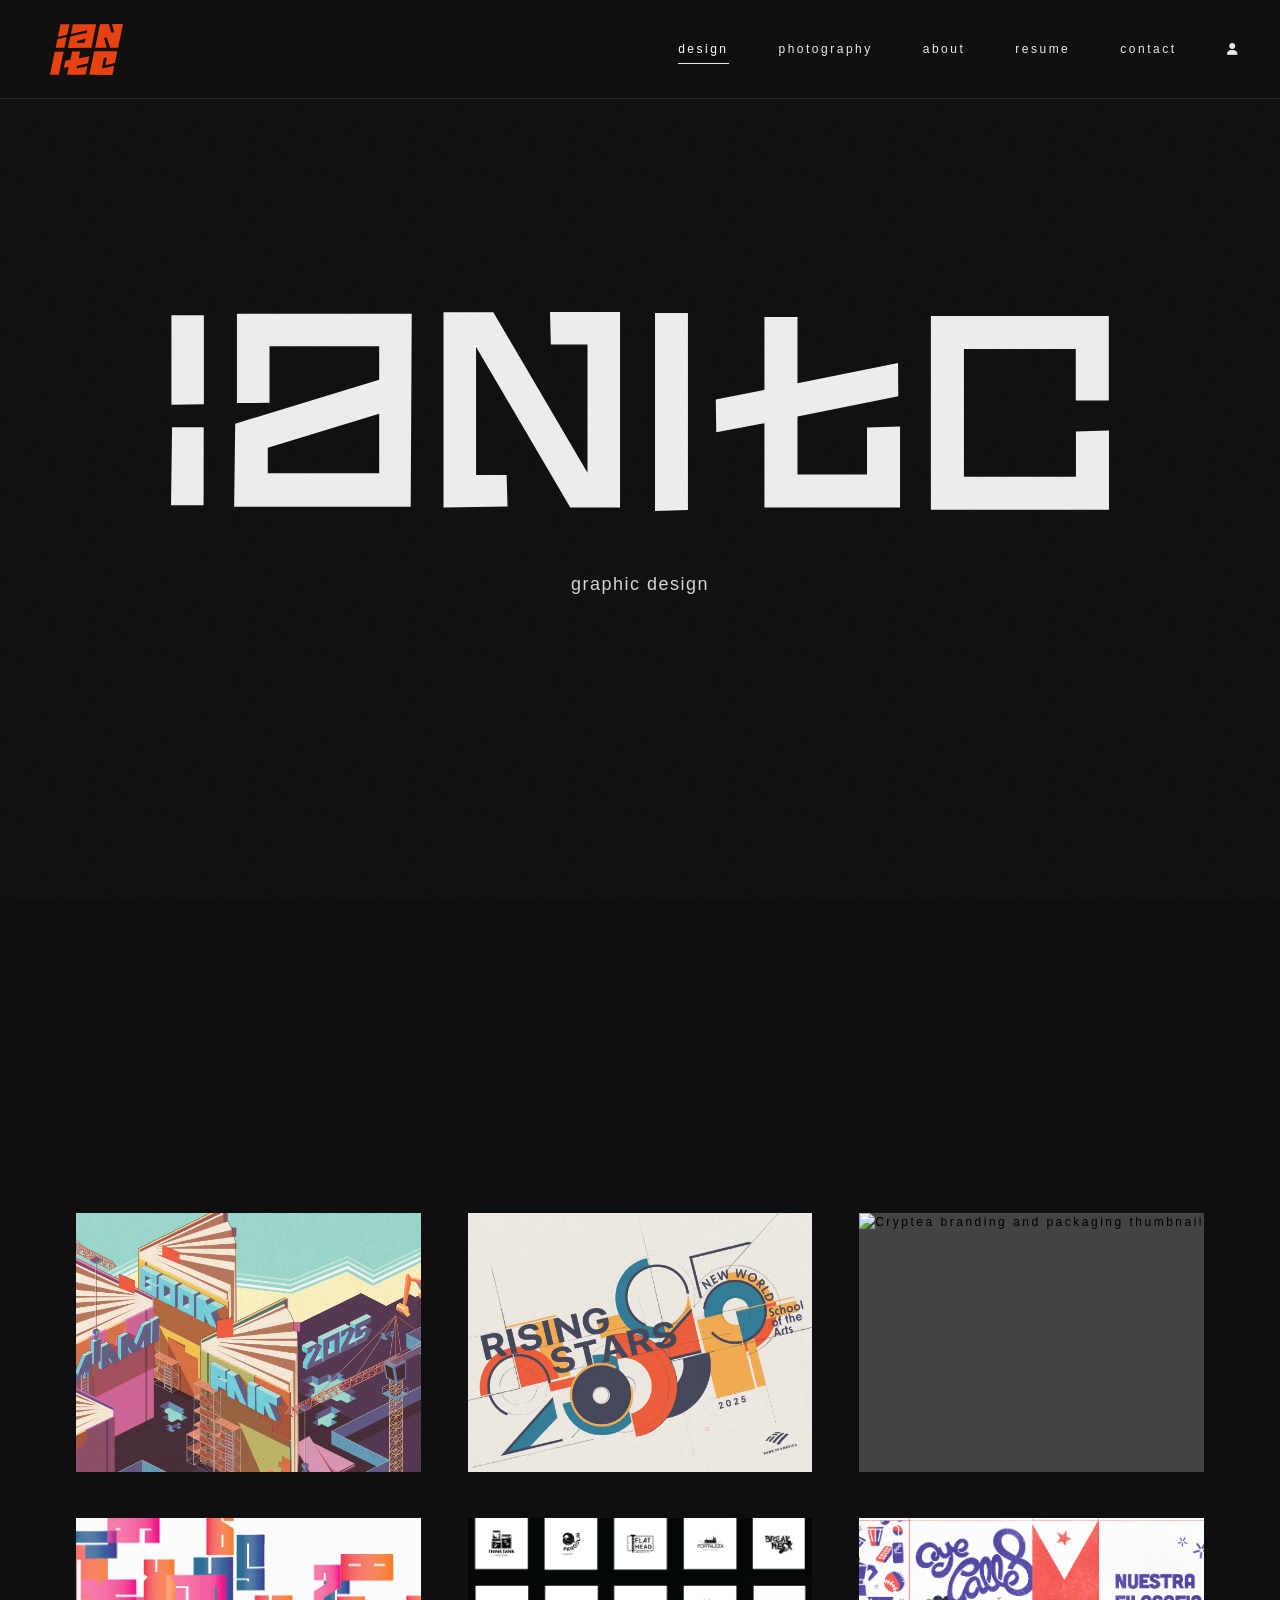
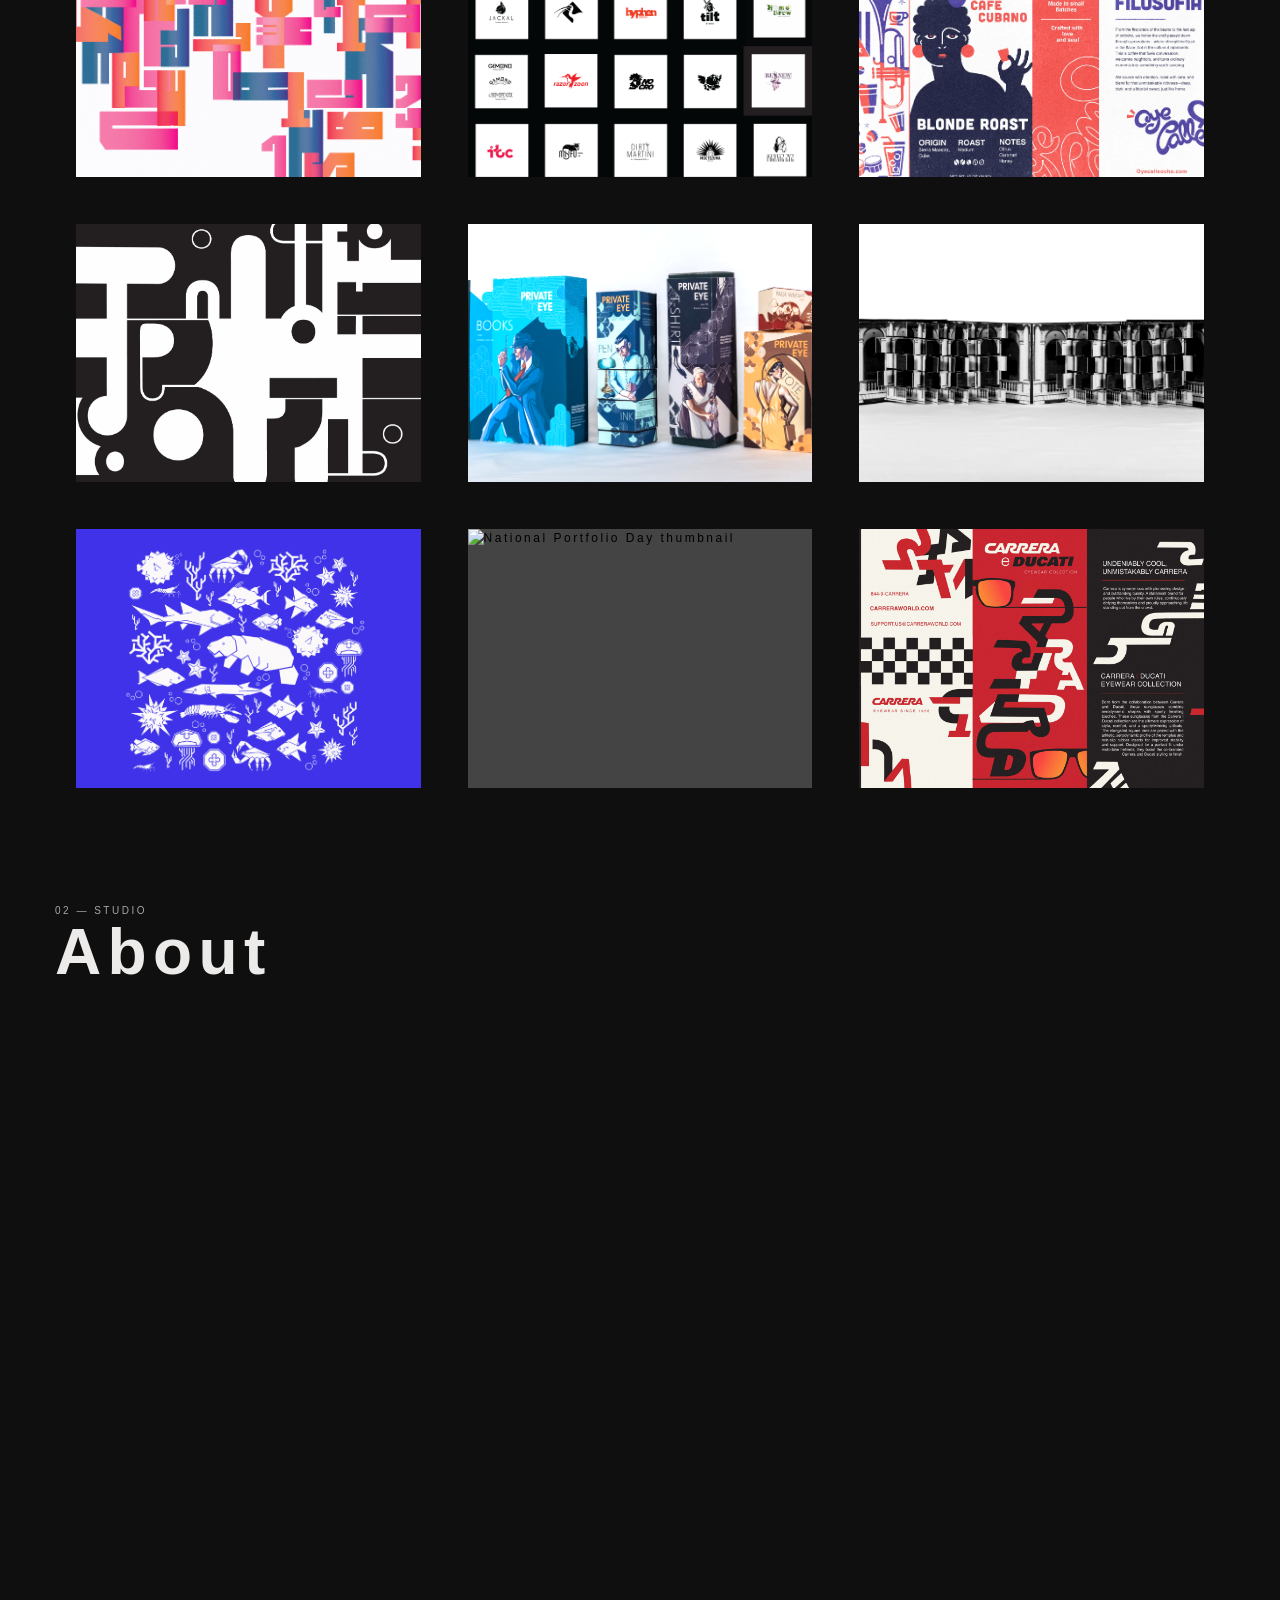
==== commit 3e0dfb5a: "Update Cryptea project" ====
--- a/index.html
+++ b/index.html
@@ -108,16 +108,16 @@
             <div class="project-card">
                 <div class="project-card-thumb-wrap">
                     <a class="project-card-link" href="project3.html">
-                        <div class="project1img1" aria-label="Miami Zine Fair poster thumbnail">
-                            <img data-src="images/miami-zine-fair/miami-zine-fair-02.png" alt="Miami Zine Fair poster thumbnail" class="project3-thumb-image lazy-img" loading="eager">
-                        </div>
-                    </a>
-                    <span class="project-hover-title">miami zine fair</span>
-                </div>
-                <div class="project1-info">
-                    <h2>miami zine fair</h2>
-                    <time datetime="2026-03">March 2026</time>
-                    <p>Poster and promotional materials for Miami Zine Fair, evolving from mosaic abstraction into a more figurative, Miami-driven visual language.</p>
+                            <div class="project1img1" aria-label="Cryptea branding and packaging thumbnail">
+                                <img data-src="images/Cryptea img/cryp2.png" alt="Cryptea branding and packaging thumbnail" class="project3-thumb-image lazy-img" loading="eager">
+                        </div>
+                    </a>
+                        <span class="project-hover-title">Cryptea - Branding / Packaging</span>
+                </div>
+                <div class="project1-info">
+                        <h2>Cryptea - Branding / Packaging</h2>
+                    <time datetime="2026-03">March 2026</time>
+                        <p>Cryptea is an experimental tea company who's products are based on creatures of myth and amerian folklore.</p>
                 </div>
             </div>
 
--- a/CSS/style.css
+++ b/CSS/style.css
@@ -39,6 +39,20 @@
 
 body.page-ready {
     animation: page-enter 0.32s ease both;
+}
+
+body::after {
+    content: '';
+    position: fixed;
+    top: 0;
+    left: 0;
+    width: 100%;
+    height: 100%;
+    pointer-events: none;
+    z-index: 9998;
+    opacity: 0.032;
+    background-image: url("data:image/svg+xml,%3Csvg viewBox='0 0 200 200' xmlns='http://www.w3.org/2000/svg'%3E%3Cfilter id='n'%3E%3CfeTurbulence type='fractalNoise' baseFrequency='0.85' numOctaves='4' stitchTiles='stitch'/%3E%3C/filter%3E%3Crect width='100%25' height='100%25' filter='url(%23n)'/%3E%3C/svg%3E");
+    background-size: 160px 160px;
 }
 
 body.is-page-leaving {
@@ -149,21 +163,42 @@
 }
 
 .navbar ul li a {
+    position: relative;
     padding: 30px 10px;
     display: block;
     font-weight: 400;
-    transition: color 0.35s ease, transform 0.35s ease, opacity 0.35s ease;
-}
-
-.navbar ul li a:hover {
+    transition: color 0.18s ease, opacity 0.18s ease;
+}
+
+.navbar ul li a::after {
+    content: '';
+    position: absolute;
+    bottom: 24px;
+    left: 10px;
+    right: 10px;
+    height: 1px;
+    background: #ecebea;
+    transform: scaleX(0);
+    transform-origin: left;
+    transition: transform 0.22s cubic-bezier(0.22, 1, 0.36, 1);
+}
+
+.navbar ul li a:hover,
+.navbar ul li a:hover::after {
     color: #ffffff;
-    border-radius: 5px;
-    transform: translateY(-1px);
+}
+
+.navbar ul li a:hover::after {
+    transform: scaleX(1);
 }
 
 .navbar ul li a.is-current {
     color: #ffffff;
     opacity: 1;
+}
+
+.navbar ul li a.is-current::after {
+    transform: scaleX(1);
 }
 
 .logo{
@@ -302,17 +337,25 @@
     text-transform: lowercase;
 }
 
+@media (prefers-reduced-motion: no-preference) {
+    .thinlogo-label {
+        opacity: 0;
+        transform: translateY(-28px);
+        will-change: opacity, transform;
+    }
+}
+
 .projects-divider-wrap {
     display: flex;
     flex-direction: column;
     gap: 18px;
-    margin: 100px 30px 66px 40px;
+    margin: 160px 30px 66px 40px;
     color: #ecebea;
 }
 
 .about-divider-wrap {
     margin-top: -2px;
-    margin-bottom: 20px;
+    margin-bottom: 60px;
 }
 
 .projects-divider-label-wrap {
@@ -382,7 +425,7 @@
     display: grid;
     grid-template-columns: repeat(3, 1fr);
     gap: clamp(44px, 3.5vw, 60px);
-    margin: 0 auto 72px auto;
+    margin: 0 auto 120px auto;
     padding: 0 60px;
     max-width: 1530px;
     content-visibility: auto;
@@ -442,7 +485,7 @@
 }
 
 .project3-thumb-image {
-    object-position: center top;
+    object-position: center -70px;
 }
 
 .project8-thumb-image {
@@ -465,7 +508,7 @@
 }
 
 .project5-thumb-image {
-    transform: scale(1.30) translateX(0.6%) translateY(-7%);
+    transform: scale(1.43) translateX(0.6%) translateY(calc(-7% + 10px));
     transform-origin: center;
 }
 
@@ -569,7 +612,7 @@
 
 /* About section on homepage */
 .about-section {
-    margin: 62px 30px 120px 40px;
+    margin: 80px 30px 180px 40px;
     color: #ecebea;
     content-visibility: auto;
     contain-intrinsic-size: 720px;
@@ -857,6 +900,8 @@
         opacity: 0;
         transform: translateY(8px);
         transition: opacity 0.28s ease, transform 0.28s ease;
+        display: flex;
+        justify-content: center;
     }
 
     .navbar .main-menu.is-open ul li {
@@ -875,8 +920,13 @@
         padding: 10px 8px;
         font-size: 10px;
         letter-spacing: 1.6px;
-        text-align: center;
-        border: 1px solid #4a4a4a;
+        display: inline-block;
+    }
+
+    .navbar ul li a::after {
+        bottom: 4px;
+        left: 8px;
+        right: 8px;
     }
 
     .navbar .main-menu a.btn {
@@ -919,13 +969,13 @@
     }
 
     .projects-divider-wrap {
-        margin: 84px 24px 52px 24px;
+        margin: 120px 24px 52px 24px;
         gap: 14px;
     }
 
     .project-row {
         grid-template-columns: repeat(2, 1fr);
-        margin: 0 auto 52px auto;
+        margin: 0 auto 80px auto;
         padding: 0 24px;
         gap: 28px;
     }
@@ -936,14 +986,14 @@
 
     .project-hover-title {
         white-space: normal;
-        width: calc(100% - 10px);
+        width: 100%;
         text-align: center;
         word-break: break-word;
         line-height: 1.35;
     }
 
     .about-section {
-        margin: 52px 20px 120px 20px;
+        margin: 72px 20px 140px 20px;
     }
 
     .about-content {
@@ -989,7 +1039,7 @@
     }
 
     .projects-divider-wrap {
-        margin: 56px 16px 32px 16px;
+        margin: 80px 16px 32px 16px;
         gap: 10px;
     }
 
@@ -1025,7 +1075,7 @@
 
     .project-hover-title {
         white-space: normal;
-        width: calc(100% - 14px);
+        width: 100%;
         text-align: center;
         word-break: break-word;
         line-height: 1.35;
@@ -1798,31 +1848,30 @@
 
 /* Photography Page */
 .photo-page {
-    margin-top: 20px;
-    margin-bottom: 60px;
+    margin-top: 40px;
+    margin-bottom: 120px;
     margin-left: 40px;
     padding-right: 30px;
 }
 
 .photo-hero {
     position: relative;
-    padding: 18px 10px 24px 10px;
-    border-bottom: 1px solid #3a3a3a;
+    padding: 56px 10px 48px 10px;
 }
 
 .photo-kicker {
-    color: #9c9a98;
+    font-family: "cofo-sans-mono-variable", sans-serif;
+    color: #a8a6a4;
     text-transform: uppercase;
-    letter-spacing: 2.4px;
+    letter-spacing: 2.5px;
     font-size: 10px;
-    margin-bottom: 12px;
+    margin-bottom: 16px;
 }
 
 .photo-hero h1 {
     color: #ecebea;
-    max-width: 760px;
-    font-size: clamp(23px, 2.75vw, 38px);
-    line-height: 1.25;
+    font-size: clamp(36px, 5vw, 64px);
+    line-height: 0.9;
     letter-spacing: 0.1em;
     font-weight: 700;
 }
@@ -1831,7 +1880,7 @@
     display: flex;
     flex-wrap: wrap;
     gap: 10px;
-    padding: 24px 10px 20px 10px;
+    padding: 44px 10px 36px 10px;
 }
 
 .photo-filter {
@@ -1863,7 +1912,7 @@
 .photo-gallery-grid {
     display: grid;
     grid-template-columns: repeat(4, minmax(0, 1fr));
-    gap: 14px;
+    gap: 22px;
 }
 
 .photo-item {
@@ -2051,6 +2100,7 @@
 
     .photo-gallery-grid {
         grid-template-columns: repeat(3, minmax(0, 1fr));
+        gap: 18px;
     }
 }
 
@@ -2058,16 +2108,17 @@
     .photo-page {
         margin-left: 12px;
         padding-right: 12px;
-        margin-bottom: 40px;
+        margin-bottom: 72px;
     }
 
     .photo-hero {
-        padding-top: 10px;
+        padding-top: 36px;
+        padding-bottom: 36px;
     }
 
     .photo-gallery-grid {
         grid-template-columns: repeat(2, minmax(0, 1fr));
-        gap: 10px;
+        gap: 14px;
     }
 
     .photo-lightbox {
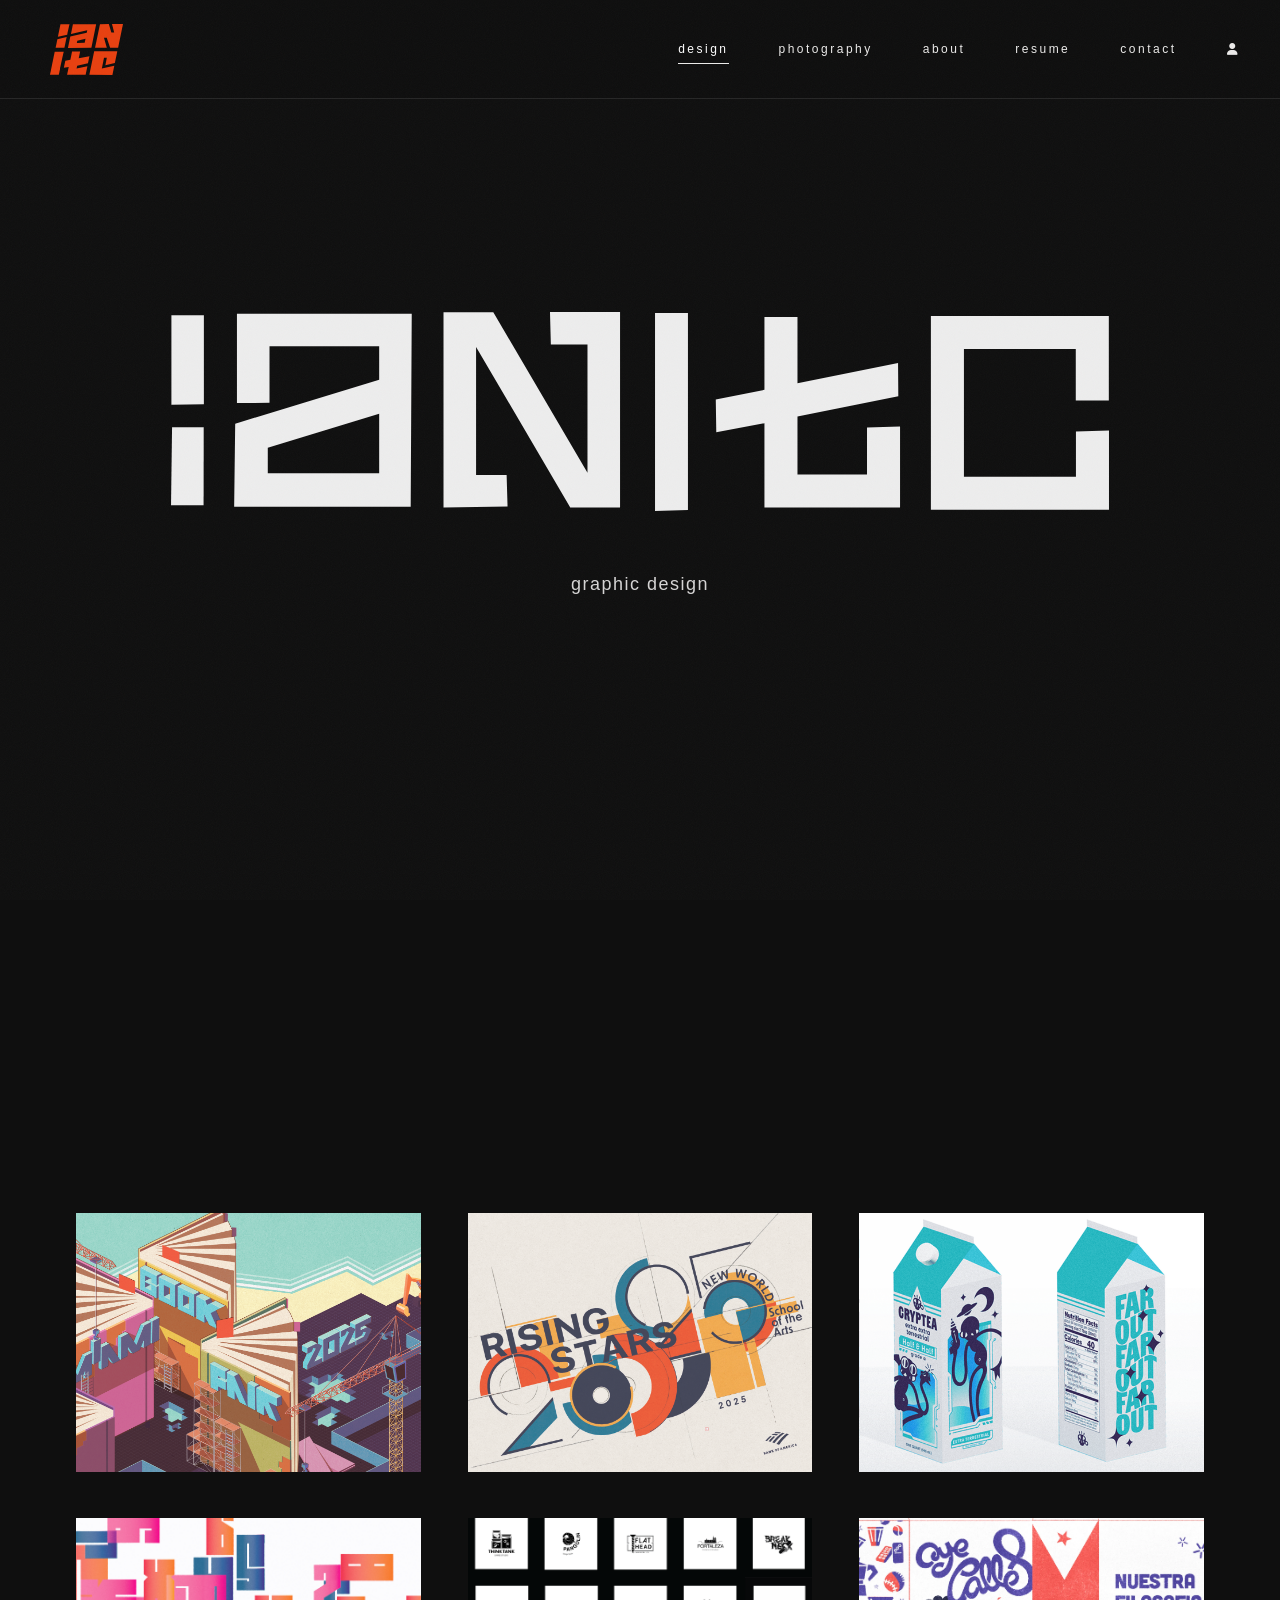
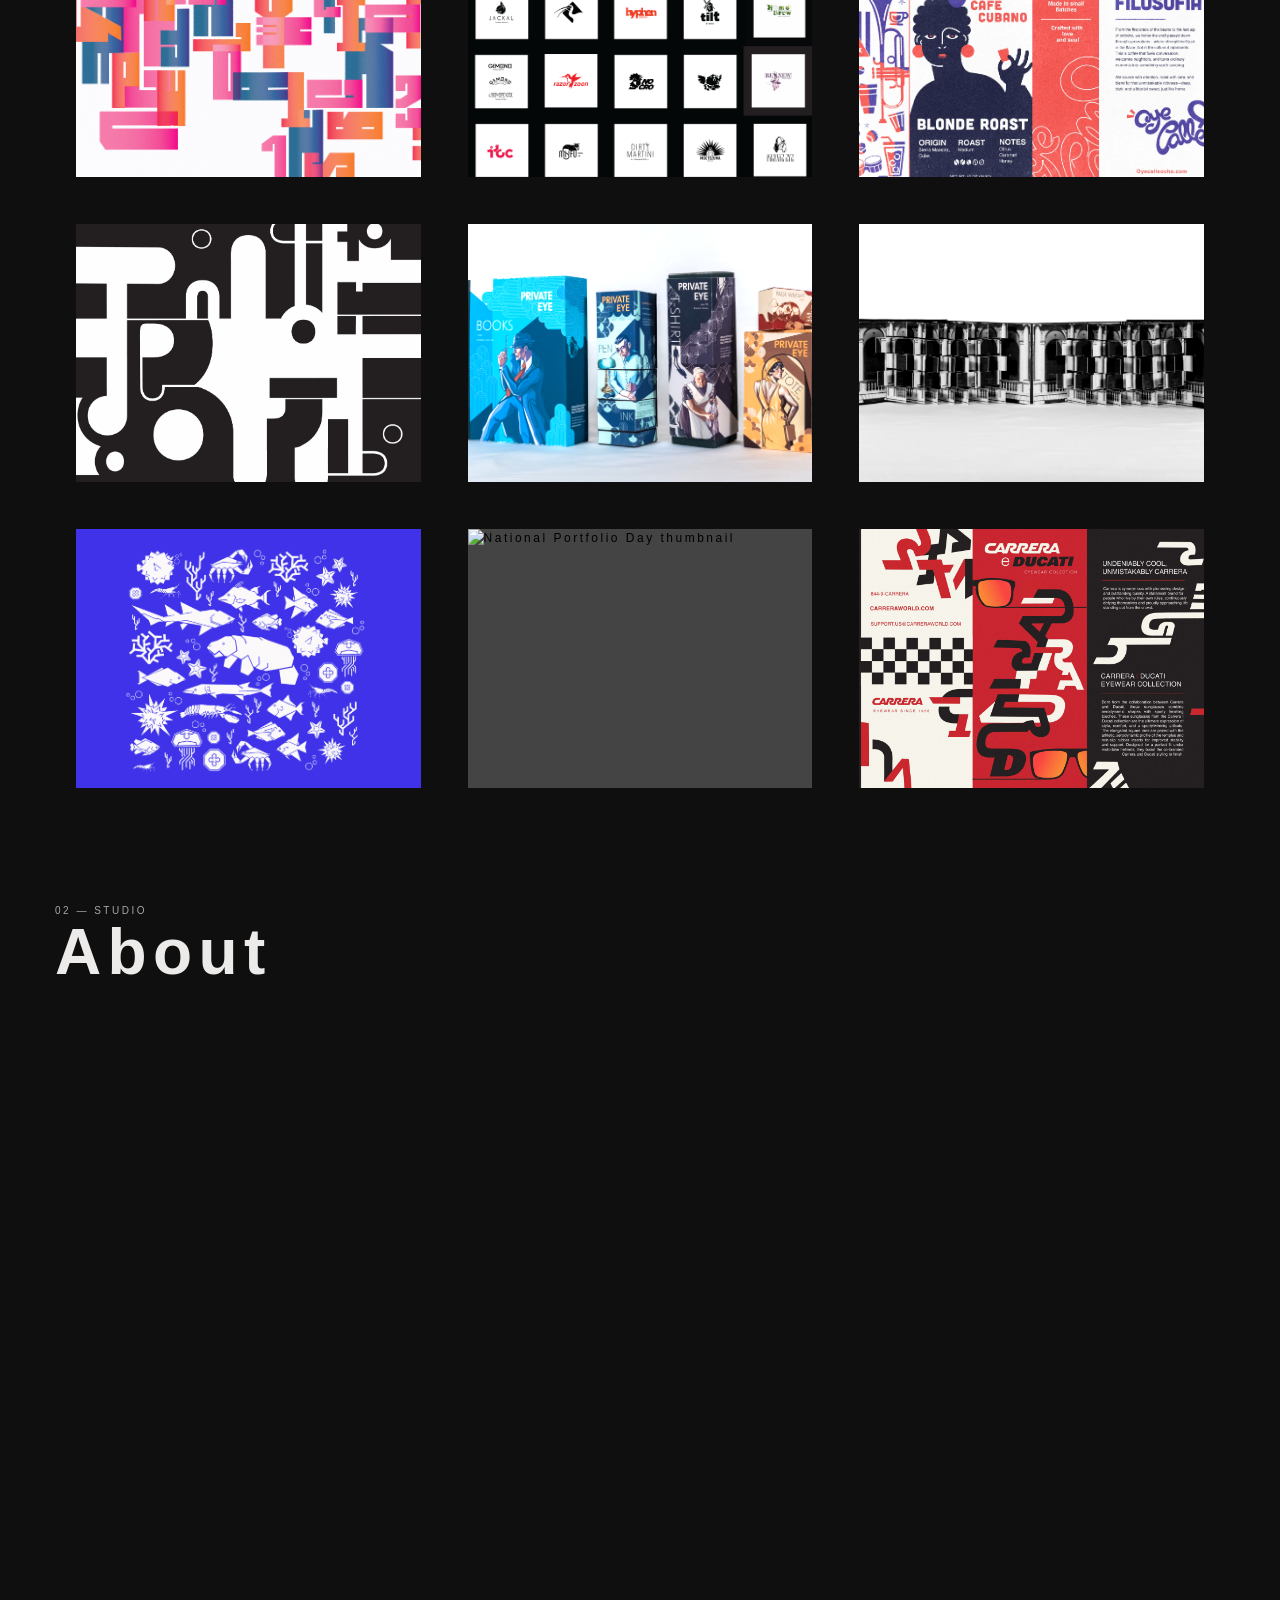
==== commit 3d6a3ae0: "Update Cryptea homepage thumbnail placement" ====
--- a/index.html
+++ b/index.html
@@ -109,7 +109,7 @@
                 <div class="project-card-thumb-wrap">
                     <a class="project-card-link" href="project3.html">
                             <div class="project1img1" aria-label="Cryptea branding and packaging thumbnail">
-                                <img data-src="images/Cryptea img/cryp2.png" alt="Cryptea branding and packaging thumbnail" class="project3-thumb-image lazy-img" loading="eager">
+                                <img data-src="images/Cryptea img/CRYPTEA THUMB HOME.png" alt="Cryptea branding and packaging thumbnail" class="project3-thumb-image lazy-img" loading="eager">
                         </div>
                     </a>
                         <span class="project-hover-title">Cryptea - Branding / Packaging</span>
--- a/CSS/style.css
+++ b/CSS/style.css
@@ -485,7 +485,7 @@
 }
 
 .project3-thumb-image {
-    object-position: center -70px;
+    object-position: center;
 }
 
 .project8-thumb-image {
@@ -1713,6 +1713,10 @@
         width: 100%;
         height: auto;
         aspect-ratio: 4 / 3;
+    }
+
+    .project3-thumb-image {
+        object-position: center center;
     }
 
     .project-press {
